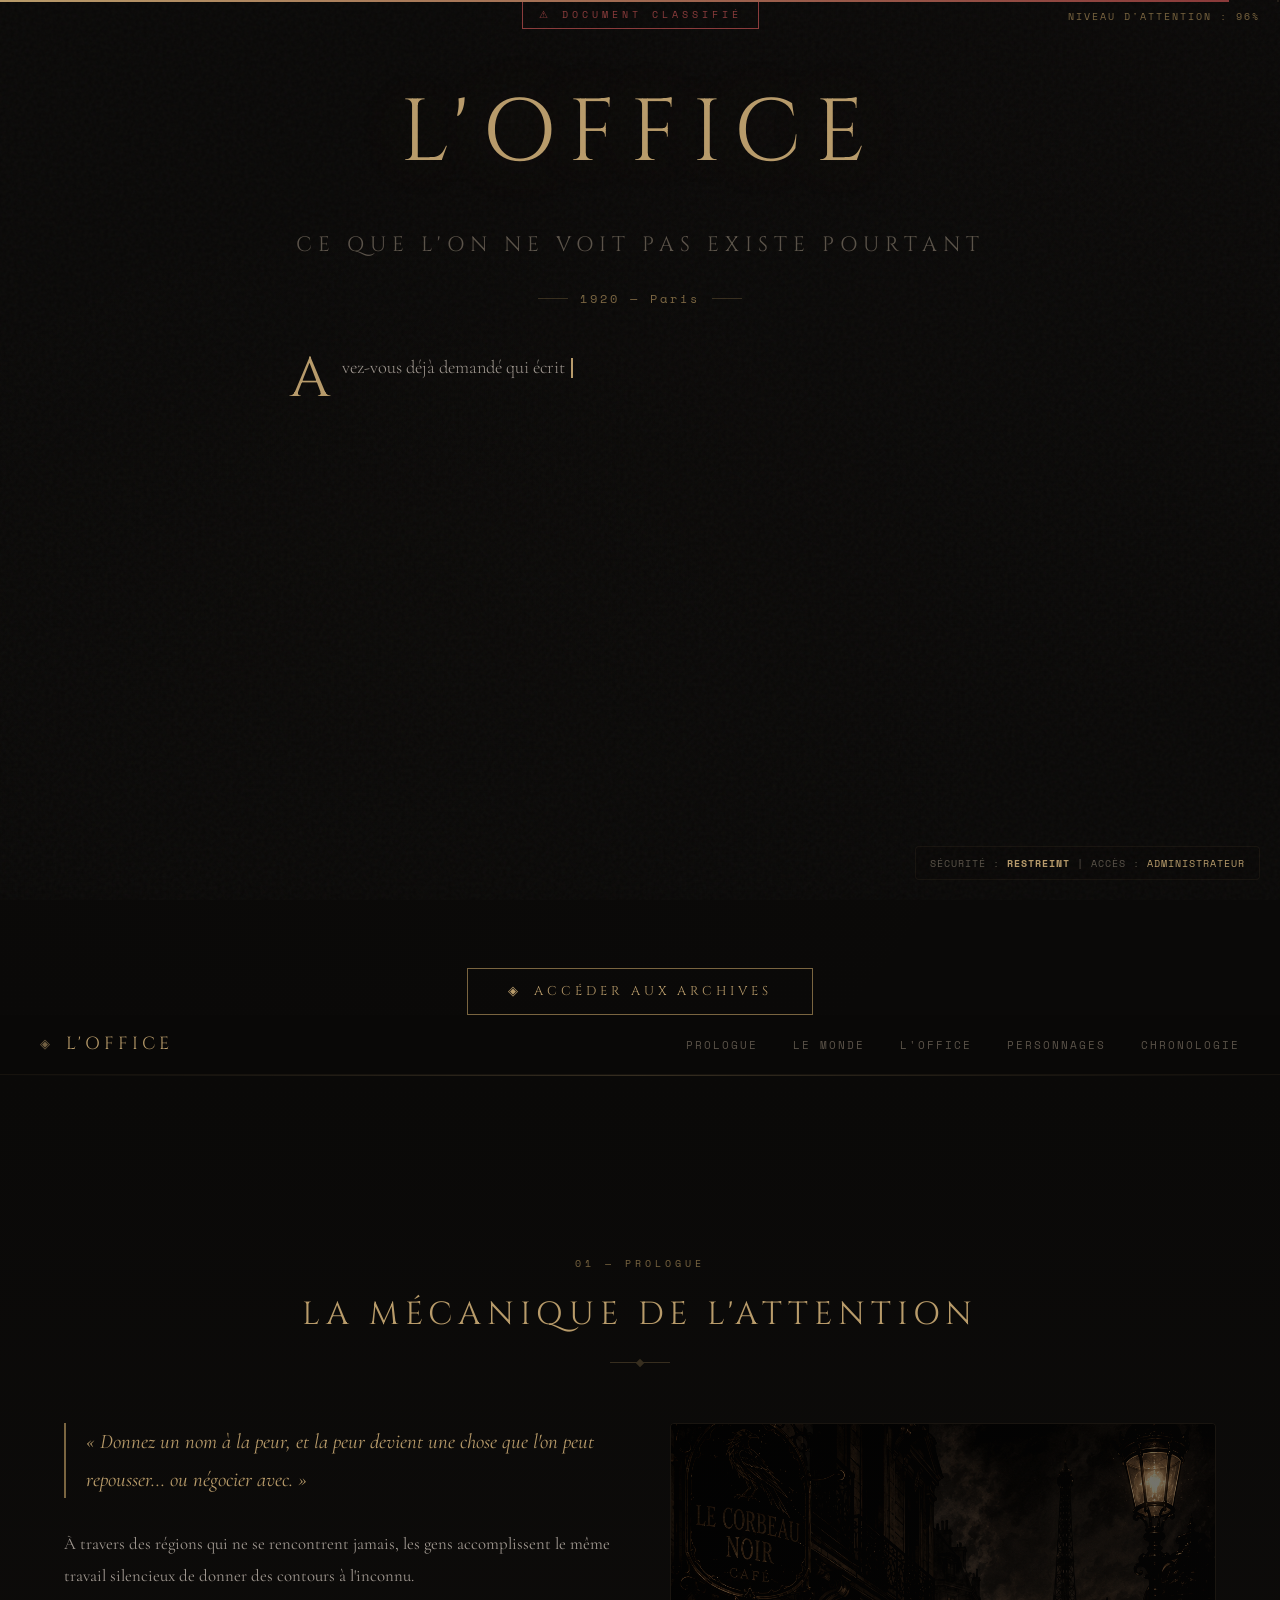
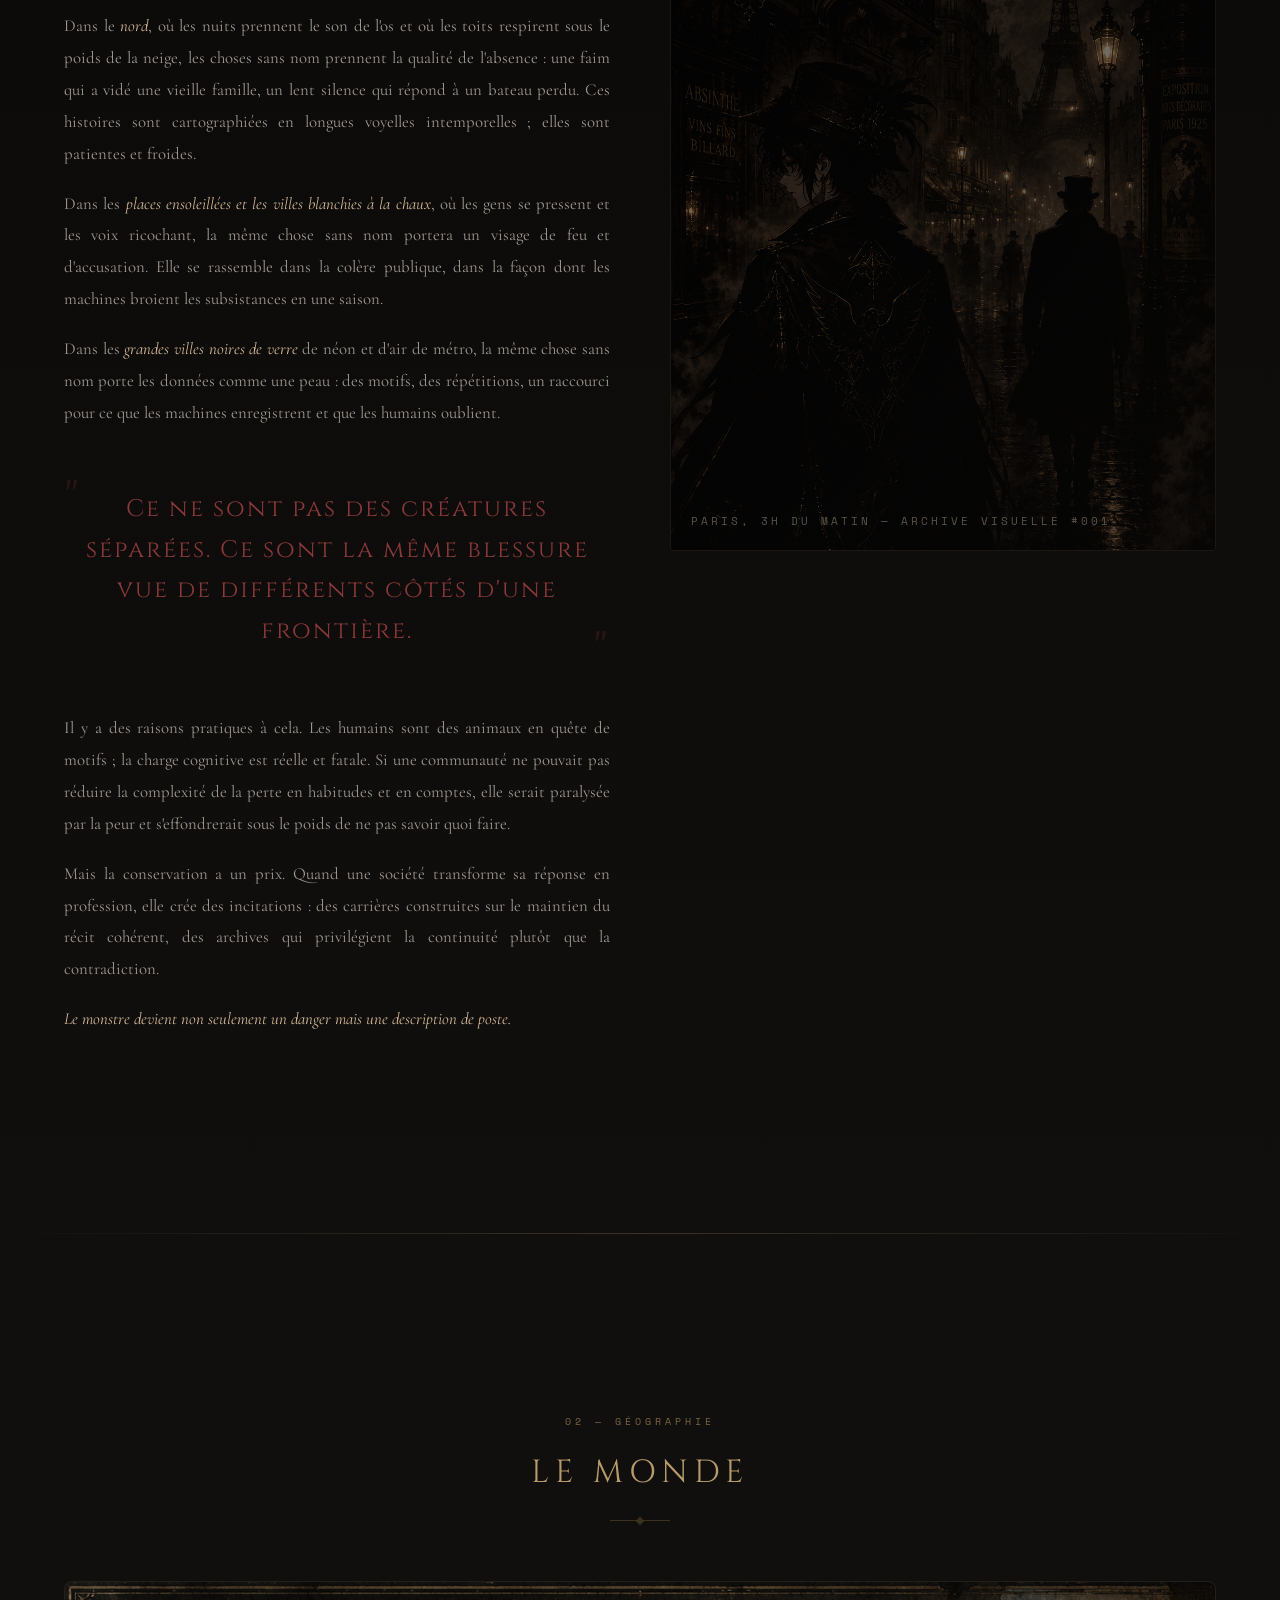
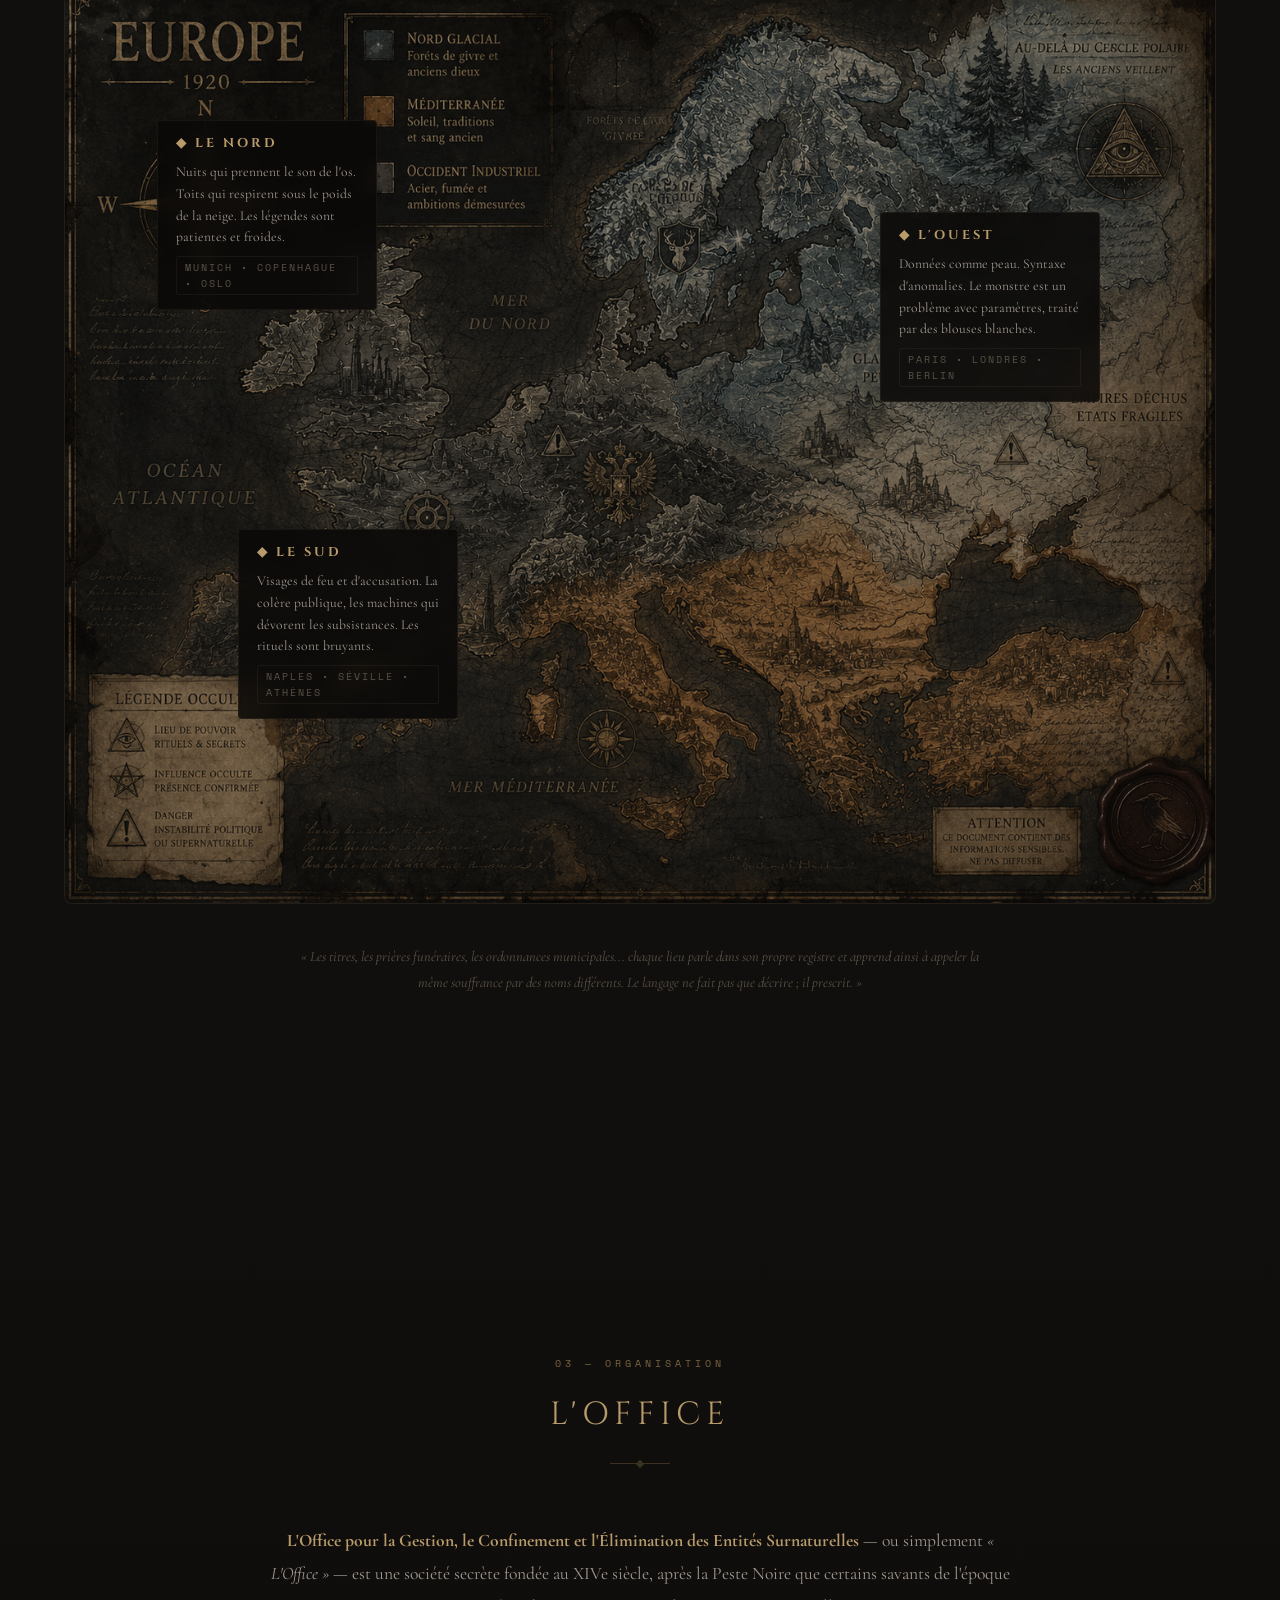
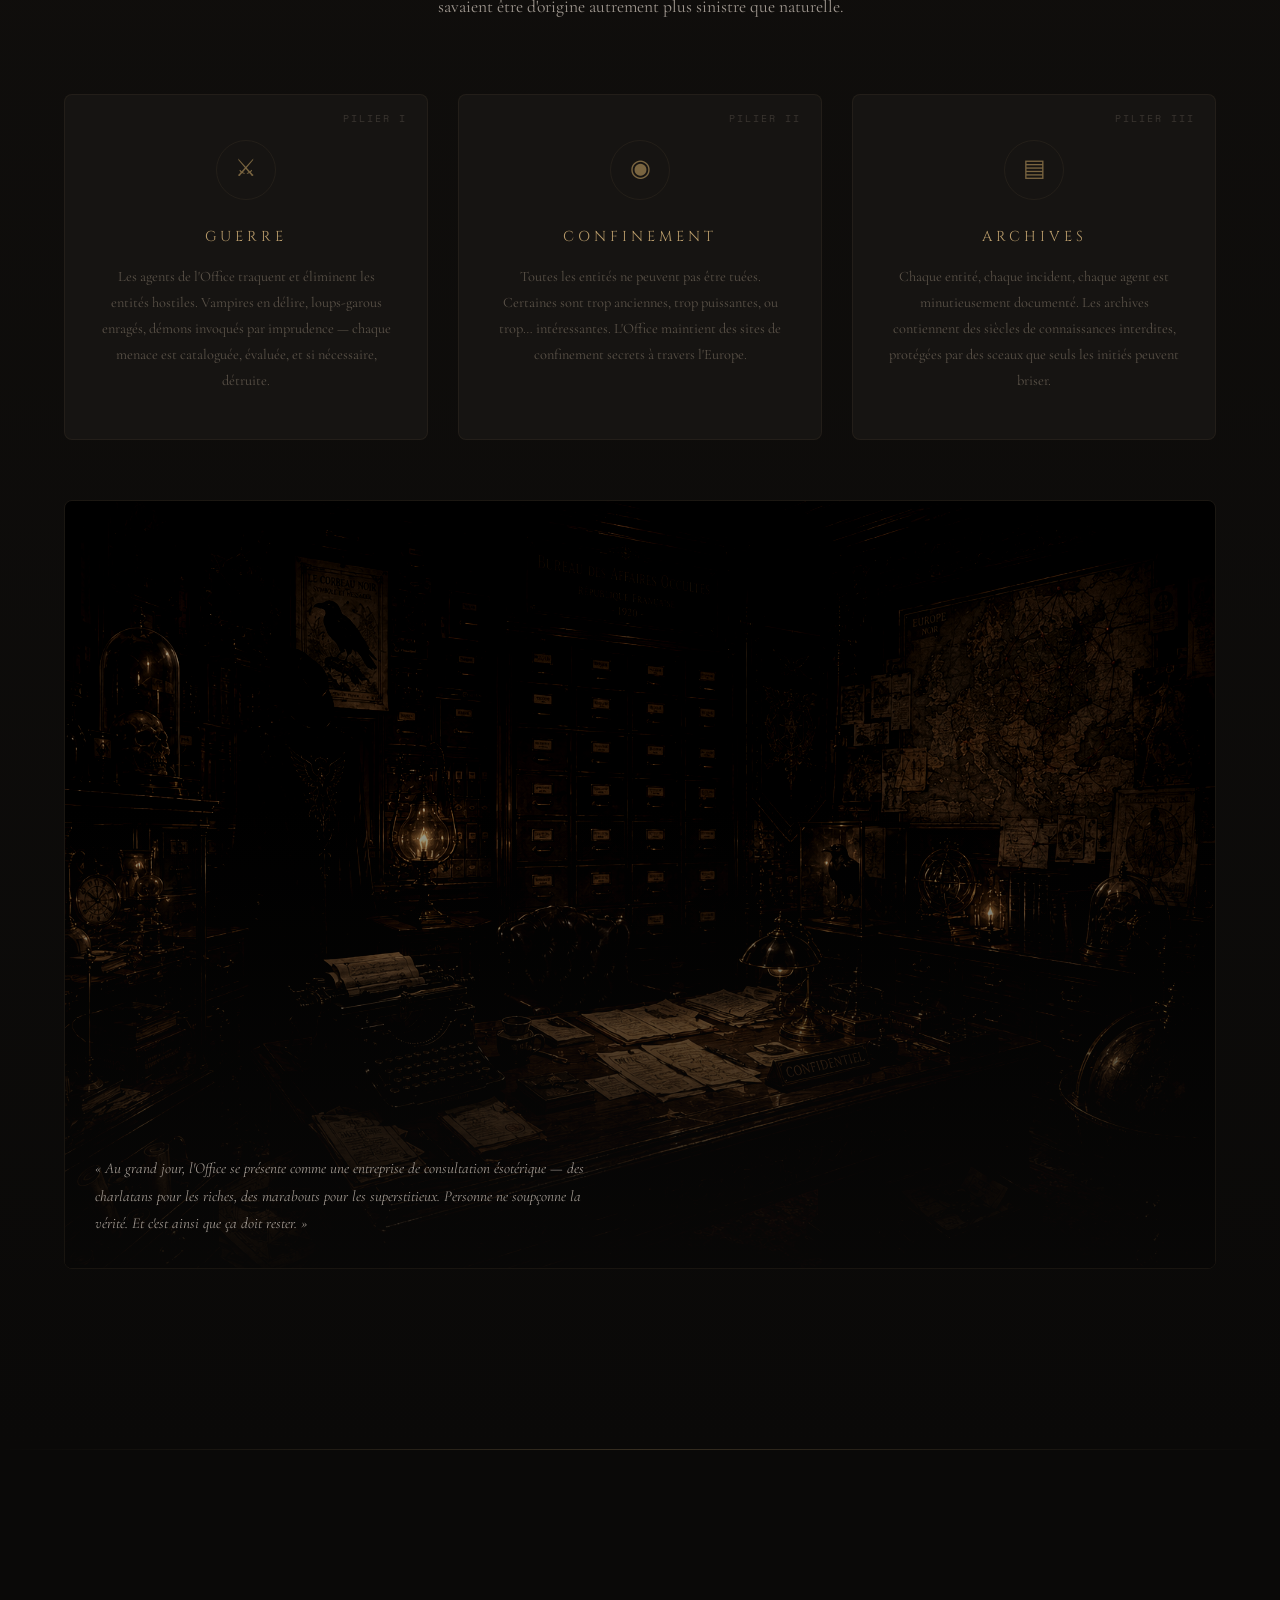
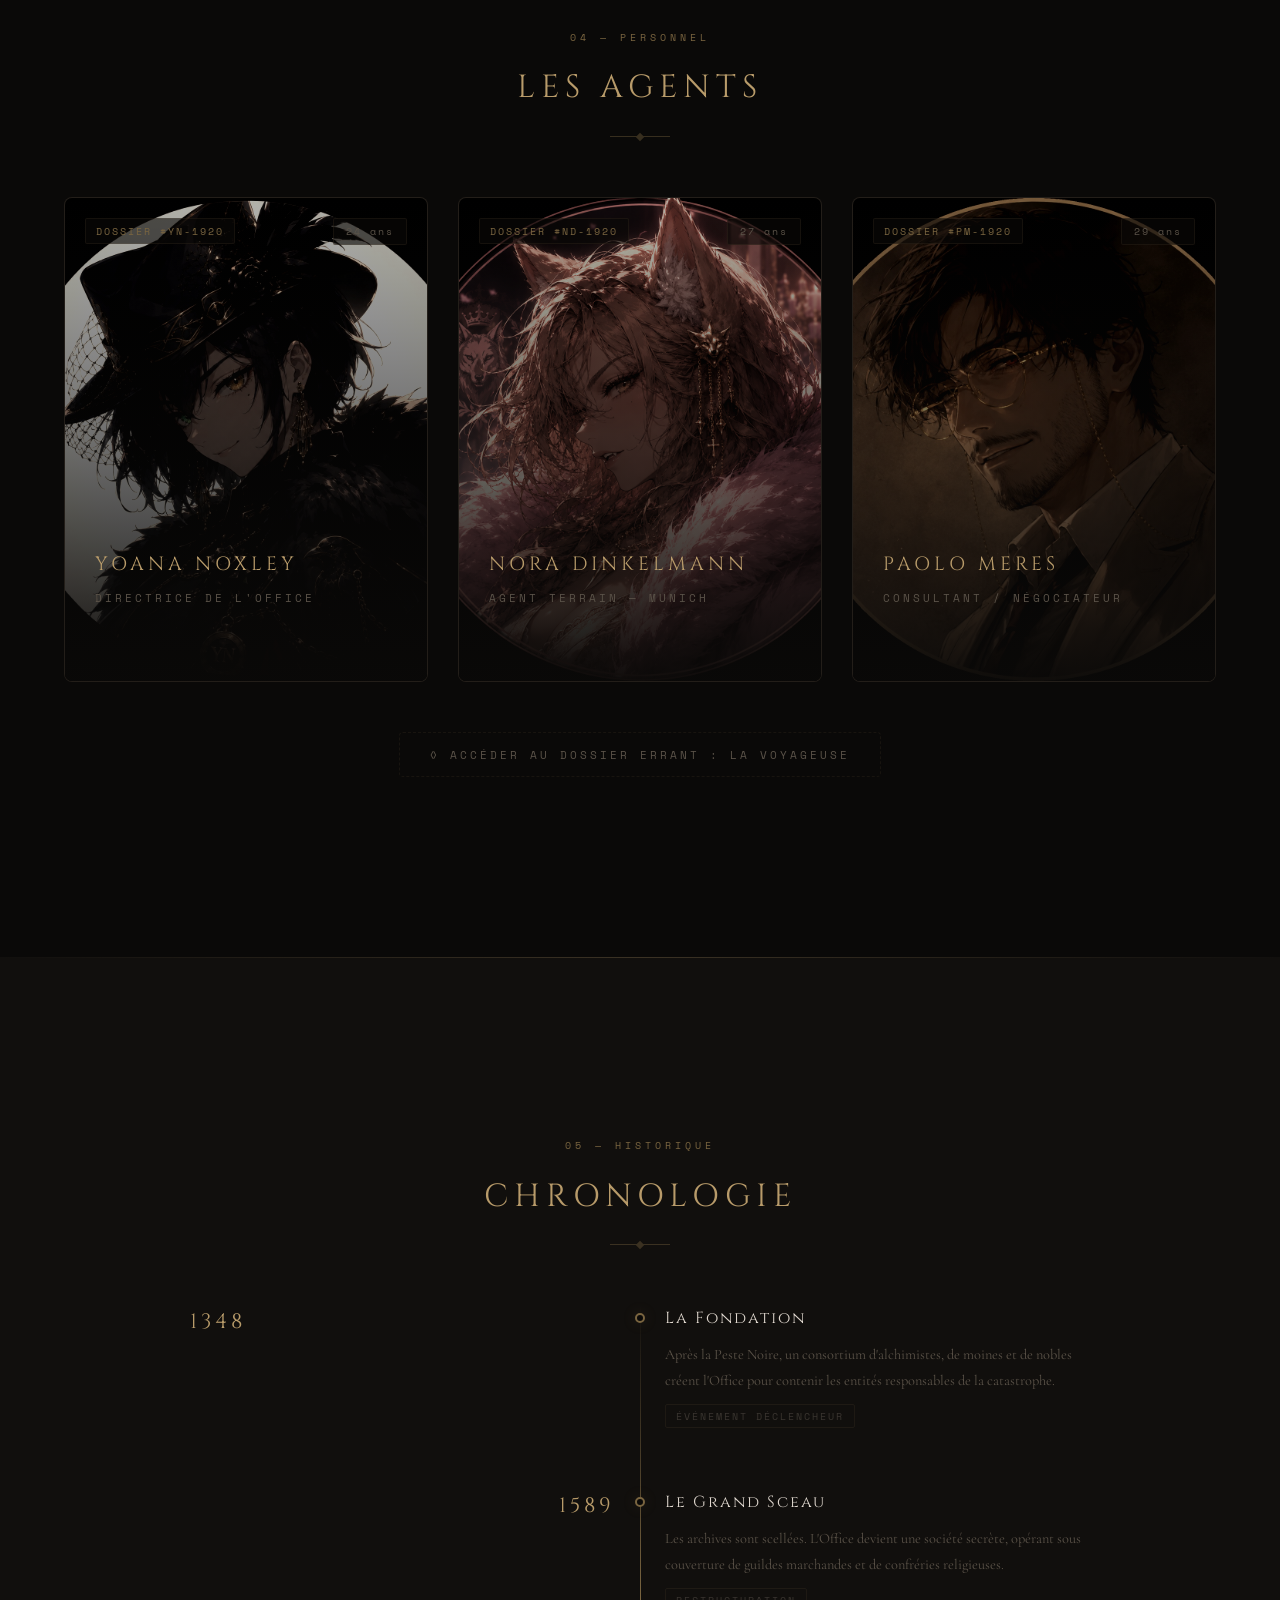
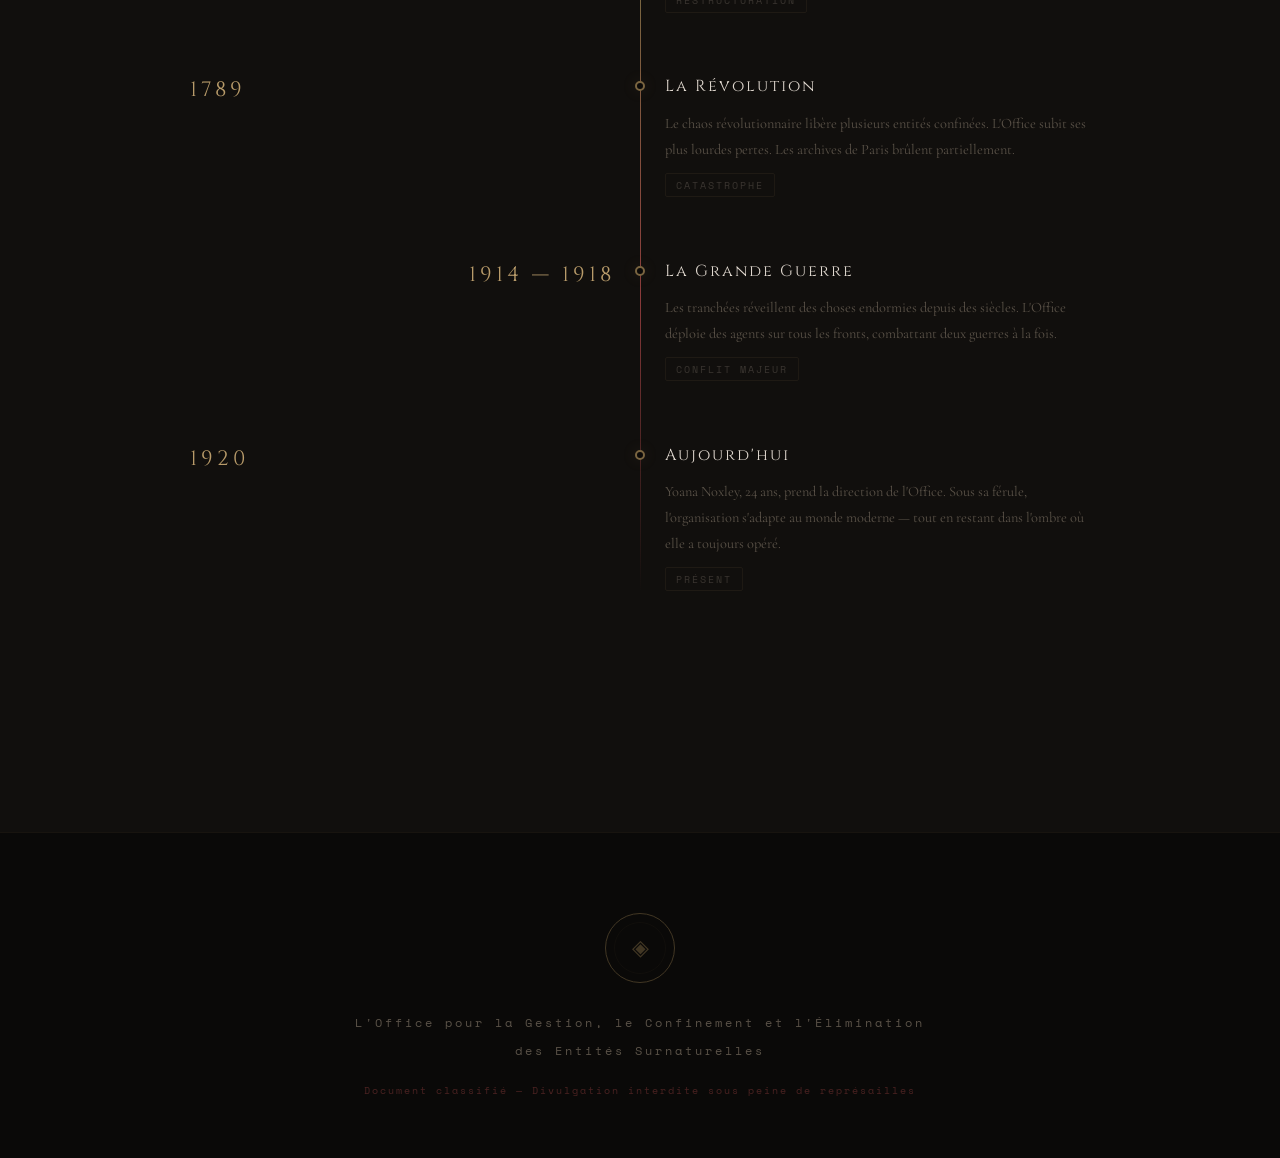
==== index.html @ 28587e52 "path updated" ====
<!DOCTYPE html>
<html lang="fr">
<head>
<meta charset="UTF-8">
<meta name="viewport" content="width=device-width, initial-scale=1.0">
<title>L'Office | 1920 — Archives Classifiées</title>
<style>
@import url('https://fonts.googleapis.com/css2?family=Cinzel:wght@400;500;600;700&family=Cormorant+Garamond:ital,wght@0,300;0,400;0,500;0,600;1,300;1,400&family=Space+Mono:wght@400;700&display=swap');

:root{
    --bg:#0a0908;
    --bg-elevated:#110f0d;
    --bg-card:#161412;
    --panel:#1e1b18;
    --panel-hover:#2a2622;
    --gold:#b89b6a;
    --gold-bright:#d4b896;
    --gold-dim:#7a6540;
    --gold-glow:rgba(184,155,106,0.15);
    --blood:#6b2a2a;
    --blood-soft:#8a3a3a;
    --blood-glow:rgba(107,42,42,0.2);
    --ink:#2a2520;
    --text:#e0d8cf;
    --text-dim:#a09890;
    --text-muted:#5a5248;
    --text-faint:#3a3530;
    --border-thin:rgba(184,155,106,0.08);
    --border-hover:rgba(184,155,106,0.25);
    --shadow:0 4px 30px rgba(0,0,0,0.6);
    --shadow-gold:0 0 40px rgba(184,155,106,0.08);
    --font-display:'Cinzel',serif;
    --font-body:'Cormorant Garamond',serif;
    --font-mono:'Space Mono',monospace;
}

*{margin:0;padding:0;box-sizing:border-box;}
html{scroll-behavior:smooth;}

body{
    background:var(--bg);
    color:var(--text);
    font-family:var(--font-body);
    line-height:1.7;
    overflow-x:hidden;
    cursor:default;
}

::selection{background:var(--gold);color:var(--bg);}

::-webkit-scrollbar{width:5px;}
::-webkit-scrollbar-track{background:var(--bg);}
::-webkit-scrollbar-thumb{background:var(--gold-dim);border-radius:3px;}

/* ─── FILM GRAIN OVERLAY ─── */
.film-grain{
    position:fixed;
    inset:0;
    pointer-events:none;
    z-index:9999;
    opacity:0.035;
    background-image:url("data:image/svg+xml,%3Csvg viewBox='0 0 256 256' xmlns='http://www.w3.org/2000/svg'%3E%3Cfilter id='noise'%3E%3CfeTurbulence type='fractalNoise' baseFrequency='0.9' numOctaves='4' stitchTiles='stitch'/%3E%3C/filter%3E%3Crect width='100%25' height='100%25' filter='url(%23noise)'/%3E%3C/svg%3E");
}

/* ─── TYPEWRITER CURSOR ─── */
.typewriter-cursor{
    display:inline-block;
    width:2px;
    height:1.1em;
    background:var(--gold);
    margin-left:2px;
    animation:cursorBlink 1s step-end infinite;
    vertical-align:text-bottom;
}

@keyframes cursorBlink{
    0%,100%{opacity:1;}
    50%{opacity:0;}
}

/* ─── ATTENTION METER ─── */
.attention-bar{
    position:fixed;
    top:0;
    left:0;
    height:2px;
    background:linear-gradient(90deg,var(--gold),var(--blood-soft));
    z-index:10001;
    width:0%;
    transition:width 0.5s ease;
}

.attention-label{
    position:fixed;
    top:8px;
    right:20px;
    z-index:10001;
    font-family:var(--font-mono);
    font-size:0.65rem;
    letter-spacing:2px;
    color:var(--gold-dim);
    text-transform:uppercase;
    opacity:0;
    transition:opacity 0.5s ease;
}

.attention-label.visible{opacity:1;}

/* ─── SECURITY BADGE ─── */
.security-badge{
    position:fixed;
    bottom:20px;
    right:20px;
    z-index:1000;
    background:rgba(10,9,8,0.9);
    border:1px solid var(--border-thin);
    border-radius:4px;
    padding:8px 14px;
    font-family:var(--font-mono);
    font-size:0.6rem;
    letter-spacing:1px;
    color:var(--text-muted);
    backdrop-filter:blur(10px);
}

.security-badge .level{
    color:var(--gold);
    font-weight:700;
}

/* ─── HERO SECTION ─── */
.hero{
    min-height:100vh;
    position:relative;
    display:flex;
    flex-direction:column;
    align-items:center;
    justify-content:center;
    overflow:hidden;
}

.hero-bg{
    position:absolute;
    inset:0;
    background:
        linear-gradient(180deg, rgba(10,9,8,0.2) 0%, rgba(10,9,8,0.6) 40%, rgba(10,9,8,0.95) 100%);
    z-index:1;
}

.hero-fog{
    position:absolute;
    inset:0;
    background:
        radial-gradient(ellipse at 30% 70%, rgba(184,155,106,0.03) 0%, transparent 50%),
        radial-gradient(ellipse at 70% 30%, rgba(107,42,42,0.02) 0%, transparent 50%);
    animation:fogDrift 20s ease-in-out infinite;
    z-index:0;
}

@keyframes fogDrift{
    0%,100%{transform:translateX(0) scale(1);}
    50%{transform:translateX(-20px) scale(1.02);}
}

.hero-particles{
    position:absolute;
    inset:0;
    overflow:hidden;
    z-index:0;
}

.particle{
    position:absolute;
    width:2px;
    height:2px;
    background:var(--gold);
    border-radius:50%;
    opacity:0;
    animation:particleFloat 15s ease-in-out infinite;
}

@keyframes particleFloat{
    0%{opacity:0;transform:translateY(100vh) scale(0);}
    10%{opacity:0.3;}
    90%{opacity:0.3;}
    100%{opacity:0;transform:translateY(-10vh) scale(1);}
}

.hero-content{
    position:relative;
    z-index:2;
    text-align:center;
    padding:0 25px;
    max-width:900px;
}

.hero .classified-stamp{
    display:inline-block;
    border:1px solid var(--blood-soft);
    color:var(--blood-soft);
    padding:4px 16px;
    font-family:var(--font-mono);
    font-size:0.65rem;
    letter-spacing:4px;
    text-transform:uppercase;
    margin-bottom:30px;
    opacity:0;
    animation:fadeUp 1s ease 0.2s forwards;
    transform:rotate(-2deg);
}

.hero h1{
    font-family:var(--font-display);
    font-size:clamp(2.5rem,7vw,5.5rem);
    color:var(--gold);
    letter-spacing:14px;
    text-transform:uppercase;
    font-weight:400;
    text-shadow:0 0 80px rgba(184,155,106,0.2);
    opacity:0;
    animation:fadeUp 1.2s ease 0.5s forwards;
}

.hero .subtitle{
    font-family:var(--font-display);
    font-size:clamp(0.9rem,2vw,1.3rem);
    color:var(--text-muted);
    letter-spacing:6px;
    text-transform:uppercase;
    margin-top:20px;
    opacity:0;
    animation:fadeUp 1.2s ease 0.8s forwards;
}

.hero .year-badge{
    display:inline-flex;
    align-items:center;
    gap:12px;
    margin-top:25px;
    font-family:var(--font-mono);
    font-size:0.75rem;
    color:var(--gold-dim);
    letter-spacing:3px;
    opacity:0;
    animation:fadeUp 1.2s ease 1s forwards;
}

.hero .year-badge::before,
.hero .year-badge::after{
    content:'';
    width:30px;
    height:1px;
    background:var(--gold-dim);
    opacity:0.4;
}

.hero .prologue{
    margin-top:40px;
    max-width:700px;
    margin-left:auto;
    margin-right:auto;
    text-align:left;
    opacity:0;
    animation:fadeUp 1.5s ease 1.3s forwards;
}

.hero .prologue p{
    font-family:var(--font-body);
    font-size:clamp(0.95rem,1.5vw,1.15rem);
    color:var(--text-dim);
    line-height:2;
    margin-bottom:1.2em;
    font-weight:300;
}

.hero .prologue p:first-child::first-letter{
    font-family:var(--font-display);
    font-size:3.5rem;
    float:left;
    line-height:0.8;
    margin-right:12px;
    margin-top:8px;
    color:var(--gold);
}

.hero .prologue .highlight{
    color:var(--gold-bright);
    font-style:italic;
}

.hero .prologue .attention-line{
    color:var(--blood-soft);
    font-weight:500;
    letter-spacing:1px;
}

.hero-btn{
    margin-top:45px;
    display:inline-flex;
    align-items:center;
    gap:12px;
    background:transparent;
    color:var(--gold);
    border:1px solid var(--gold-dim);
    padding:14px 40px;
    border-radius:0;
    font-family:var(--font-display);
    font-size:0.8rem;
    letter-spacing:4px;
    text-transform:uppercase;
    cursor:pointer;
    transition:all 0.5s ease;
    opacity:0;
    animation:fadeUp 1.2s ease 1.6s forwards;
    position:relative;
}

.hero-btn::before{
    content:'';
    position:absolute;
    bottom:0;
    left:0;
    width:0;
    height:1px;
    background:var(--gold);
    transition:width 0.5s ease;
}

.hero-btn:hover{
    color:var(--text);
    border-color:var(--gold);
    letter-spacing:6px;
    box-shadow:0 0 30px var(--gold-glow);
}

.hero-btn:hover::before{width:100%;}

@keyframes fadeUp{
    from{opacity:0;transform:translateY(25px);}
    to{opacity:1;transform:translateY(0);}
}

/* ─── NAV ─── */
.nav-bar{
    position:sticky;
    top:0;
    z-index:100;
    background:rgba(10,9,8,0.95);
    backdrop-filter:blur(20px);
    border-bottom:1px solid var(--border-thin);
    padding:0 40px;
    display:flex;
    align-items:center;
    justify-content:space-between;
    height:60px;
}

.nav-logo{
    font-family:var(--font-display);
    font-size:1.1rem;
    color:var(--gold);
    letter-spacing:4px;
    font-weight:400;
    display:flex;
    align-items:center;
    gap:12px;
}

.nav-logo::before{
    content:'◈';
    font-size:0.8rem;
    opacity:0.6;
}

.nav-links{
    display:flex;
    gap:35px;
    list-style:none;
}

.nav-links a{
    color:var(--text-muted);
    text-decoration:none;
    font-family:var(--font-mono);
    font-size:0.7rem;
    letter-spacing:2px;
    text-transform:uppercase;
    transition:all 0.3s;
    position:relative;
    padding:4px 0;
}

.nav-links a::after{
    content:'';
    position:absolute;
    bottom:-4px;
    left:0;
    width:0;
    height:1px;
    background:var(--gold);
    transition:width 0.3s;
}

.nav-links a:hover{color:var(--gold);}
.nav-links a:hover::after{width:100%;}
.nav-links a.active{color:var(--gold);}
.nav-links a.active::after{width:100%;}

/* ─── SECTIONS COMMON ─── */
.container{
    width:90%;
    max-width:1200px;
    margin:0 auto;
    padding:80px 0;
}

.section-title{
    text-align:center;
    margin-bottom:60px;
}

.section-title .section-number{
    font-family:var(--font-mono);
    font-size:0.65rem;
    letter-spacing:4px;
    color:var(--gold-dim);
    text-transform:uppercase;
    margin-bottom:15px;
    display:block;
}

.section-title h2{
    font-family:var(--font-display);
    color:var(--gold);
    font-size:clamp(1.4rem,3vw,2rem);
    font-weight:400;
    letter-spacing:6px;
    text-transform:uppercase;
}

.section-title .line{
    width:60px;
    height:1px;
    background:var(--gold-dim);
    margin:20px auto 0;
    opacity:0.4;
    position:relative;
}

.section-title .line::after{
    content:'';
    position:absolute;
    left:50%;
    top:-2px;
    transform:translateX(-50%);
    width:6px;
    height:6px;
    background:var(--gold-dim);
    transform:translateX(-50%) rotate(45deg);
}

/* ─── PROLOGUE SECTION ─── */
.prologue-section{
    background:linear-gradient(180deg, var(--bg), var(--bg-elevated));
    padding:100px 0;
    position:relative;
}

.prologue-section::before{
    content:'';
    position:absolute;
    top:0;
    left:0;
    right:0;
    height:1px;
    background:linear-gradient(90deg, transparent, var(--border-hover), transparent);
}

.prologue-grid{
    display:grid;
    grid-template-columns:1fr 1fr;
    gap:60px;
    align-items:start;
}

.prologue-text{
    position:relative;
}

.prologue-text .epigraph{
    font-family:var(--font-body);
    font-size:1.3rem;
    font-style:italic;
    color:var(--gold);
    line-height:1.8;
    margin-bottom:30px;
    padding-left:20px;
    border-left:2px solid var(--gold-dim);
}

.prologue-text p{
    color:var(--text-dim);
    margin-bottom:18px;
    font-size:1.05rem;
    text-align:justify;
    line-height:1.9;
}

.prologue-text .highlight{
    color:var(--gold-bright);
    font-style:italic;
}

.prologue-text .attention-quote{
    font-family:var(--font-display);
    font-size:1.5rem;
    color:var(--blood-soft);
    text-align:center;
    margin:40px 0;
    letter-spacing:2px;
    position:relative;
    padding:20px;
}

.prologue-text .attention-quote::before,
.prologue-text .attention-quote::after{
    content:'"';
    font-size:3rem;
    position:absolute;
    color:var(--blood-soft);
    opacity:0.2;
}

.prologue-text .attention-quote::before{top:-10px;left:0;}
.prologue-text .attention-quote::after{bottom:-20px;right:0;}

.prologue-visual{
    position:relative;
    border:1px solid var(--border-thin);
    border-radius:4px;
    overflow:hidden;
    aspect-ratio:3/4;
}

.prologue-visual img{
    width:100%;
    height:100%;
    object-fit:cover;
    filter:sepia(0.3) contrast(1.1) brightness(0.7);
    transition:all 1s ease;
}

.prologue-visual:hover img{
    filter:sepia(0.1) contrast(1.2) brightness(0.8);
    transform:scale(1.03);
}

.prologue-visual::after{
    content:'';
    position:absolute;
    inset:0;
    background:linear-gradient(135deg, rgba(10,9,8,0.2), rgba(10,9,8,0.6));
    pointer-events:none;
}

.prologue-visual .caption{
    position:absolute;
    bottom:20px;
    left:20px;
    z-index:2;
    color:var(--text-muted);
    font-family:var(--font-mono);
    font-size:0.7rem;
    letter-spacing:3px;
    text-transform:uppercase;
}

/* ─── WORLD MAP SECTION ─── */
.world-section{
    background:var(--bg-elevated);
    padding:100px 0;
    position:relative;
    overflow:hidden;
}

.world-section::before{
    content:'';
    position:absolute;
    top:0;
    left:0;
    right:0;
    height:1px;
    background:linear-gradient(90deg, transparent, var(--border-hover), transparent);
}

.map-container{
    position:relative;
    border:1px solid var(--border-thin);
    border-radius:8px;
    overflow:hidden;
    background:var(--bg-card);
}

.map-container img{
    width:100%;
    display:block;
    filter:sepia(0.2) contrast(0.95) brightness(0.8);
}

.map-overlay{
    position:absolute;
    inset:0;
    pointer-events:none;
}

.map-region{
    position:absolute;
    padding:12px 18px;
    background:rgba(10,9,8,0.85);
    border:1px solid var(--border-thin);
    border-radius:4px;
    backdrop-filter:blur(10px);
    max-width:220px;
    transition:all 0.4s ease;
    cursor:pointer;
    pointer-events:auto;
}

.map-region:hover{
    border-color:var(--border-hover);
    transform:translateY(-4px);
    box-shadow:0 8px 30px rgba(0,0,0,0.4);
}

.map-region.north{top:15%;left:8%;}
.map-region.south{bottom:20%;left:15%;}
.map-region.west{top:25%;right:10%;}

.map-region h4{
    font-family:var(--font-display);
    font-size:0.8rem;
    color:var(--gold);
    letter-spacing:3px;
    text-transform:uppercase;
    margin-bottom:6px;
}

.map-region p{
    font-size:0.85rem;
    color:var(--text-dim);
    line-height:1.6;
}

.map-region .region-tag{
    display:inline-block;
    margin-top:8px;
    font-family:var(--font-mono);
    font-size:0.6rem;
    letter-spacing:2px;
    color:var(--text-muted);
    text-transform:uppercase;
    padding:2px 8px;
    border:1px solid var(--border-thin);
    border-radius:2px;
}

/* ─── OFFICE SECTION ─── */
.office-section{
    background:linear-gradient(180deg, var(--bg-elevated), var(--bg));
    padding:100px 0;
    position:relative;
}

.office-intro{
    text-align:center;
    max-width:750px;
    margin:0 auto 70px;
}

.office-intro p{
    color:var(--text-dim);
    font-size:1.1rem;
    line-height:1.9;
}

.office-pillars{
    display:grid;
    grid-template-columns:repeat(3, 1fr);
    gap:30px;
    margin-bottom:60px;
}

.pillar-card{
    background:var(--bg-card);
    border:1px solid var(--border-thin);
    border-radius:8px;
    padding:45px 35px;
    transition:all 0.5s ease;
    position:relative;
    overflow:hidden;
    text-align:center;
}

.pillar-card::before{
    content:'';
    position:absolute;
    top:0;
    left:0;
    width:100%;
    height:2px;
    background:linear-gradient(90deg, transparent, var(--gold-dim), transparent);
    opacity:0;
    transition:opacity 0.4s;
}

.pillar-card:hover{
    border-color:var(--border-hover);
    transform:translateY(-6px);
    box-shadow:0 15px 50px rgba(0,0,0,0.5), var(--shadow-gold);
}

.pillar-card:hover::before{opacity:1;}

.pillar-icon{
    width:60px;
    height:60px;
    margin:0 auto 25px;
    border:1px solid var(--border-thin);
    border-radius:50%;
    display:flex;
    align-items:center;
    justify-content:center;
    font-size:1.5rem;
    color:var(--gold-dim);
    transition:all 0.4s ease;
}

.pillar-card:hover .pillar-icon{
    border-color:var(--gold);
    color:var(--gold);
    box-shadow:0 0 20px var(--gold-glow);
}

.pillar-card h3{
    font-family:var(--font-display);
    color:var(--gold);
    font-size:0.9rem;
    letter-spacing:4px;
    text-transform:uppercase;
    margin-bottom:15px;
    font-weight:400;
}

.pillar-card p{
    color:var(--text-muted);
    font-size:0.9rem;
    line-height:1.8;
}

.pillar-card .pillar-number{
    position:absolute;
    top:15px;
    right:20px;
    font-family:var(--font-mono);
    font-size:0.6rem;
    color:var(--text-faint);
    letter-spacing:2px;
}

.office-cover{
    position:relative;
    border:1px solid var(--border-thin);
    border-radius:8px;
    overflow:hidden;
    margin-top:50px;
}

.office-cover img{
    width:100%;
    display:block;
    filter:sepia(0.3) brightness(0.6) contrast(1.1);
    transition:all 0.8s ease;
}

.office-cover:hover img{
    filter:sepia(0.1) brightness(0.7) contrast(1.2);
    transform:scale(1.02);
}

.office-cover::after{
    content:'';
    position:absolute;
    inset:0;
    background:linear-gradient(to top, rgba(10,9,8,0.8), transparent 60%);
    pointer-events:none;
}

.office-cover .cover-text{
    position:absolute;
    bottom:30px;
    left:30px;
    z-index:2;
    max-width:500px;
}

.office-cover .cover-text p{
    color:var(--text-dim);
    font-size:0.95rem;
    line-height:1.8;
    font-style:italic;
}

/* ─── CHARACTERS SECTION ─── */
.char-section{
    padding:100px 0;
    position:relative;
}

.char-section::before{
    content:'';
    position:absolute;
    top:0;
    left:0;
    right:0;
    height:1px;
    background:linear-gradient(90deg, transparent, var(--border-hover), transparent);
}

.char-grid{
    display:grid;
    grid-template-columns:repeat(3, 1fr);
    gap:30px;
}

.char-card{
    position:relative;
    border:1px solid var(--border-thin);
    border-radius:8px;
    overflow:hidden;
    cursor:pointer;
    transition:all 0.6s ease;
    aspect-ratio:3/4;
    text-decoration:none;
    display:block;
    background:var(--bg-card);
}

.char-card:hover{
    border-color:var(--border-hover);
    transform:translateY(-8px);
    box-shadow:0 20px 60px rgba(0,0,0,0.6);
}

.char-card img{
    width:100%;
    height:100%;
    object-fit:cover;
    filter:sepia(0.2) contrast(1.1) brightness(0.7);
    transition:all 0.8s ease;
}

.char-card:hover img{
    filter:sepia(0) contrast(1.15) brightness(0.8);
    transform:scale(1.08);
}

.char-card .char-overlay{
    position:absolute;
    inset:0;
    background:linear-gradient(to top, rgba(10,9,8,0.95) 0%, rgba(10,9,8,0.4) 50%, transparent 100%);
    display:flex;
    flex-direction:column;
    justify-content:flex-end;
    padding:30px;
    transition:all 0.5s ease;
}

.char-card:hover .char-overlay{
    background:linear-gradient(to top, rgba(10,9,8,0.98) 0%, rgba(10,9,8,0.6) 60%, transparent 100%);
}

.char-card .char-code{
    position:absolute;
    top:20px;
    left:20px;
    font-family:var(--font-mono);
    font-size:0.6rem;
    letter-spacing:2px;
    color:var(--gold-dim);
    text-transform:uppercase;
    padding:4px 10px;
    border:1px solid var(--border-thin);
    border-radius:2px;
    background:rgba(10,9,8,0.6);
}

.char-card .char-name{
    font-family:var(--font-display);
    color:var(--gold);
    font-size:1.2rem;
    letter-spacing:4px;
    text-transform:uppercase;
    font-weight:400;
    margin-bottom:8px;
}

.char-card .char-role{
    font-family:var(--font-mono);
    color:var(--text-muted);
    font-size:0.7rem;
    letter-spacing:3px;
    text-transform:uppercase;
    margin-bottom:12px;
}

.char-card .char-secret{
    color:var(--blood-soft);
    font-size:0.8rem;
    letter-spacing:1px;
    margin-top:10px;
    opacity:0;
    transform:translateY(15px);
    transition:all 0.5s ease 0.1s;
    font-style:italic;
    border-left:2px solid var(--blood-soft);
    padding-left:12px;
}

.char-card:hover .char-secret{
    opacity:0.8;
    transform:translateY(0);
}

.char-card .char-age{
    position:absolute;
    top:20px;
    right:20px;
    font-family:var(--font-mono);
    color:var(--text-muted);
    font-size:0.65rem;
    letter-spacing:2px;
    border:1px solid var(--border-thin);
    padding:4px 12px;
    border-radius:2px;
    background:rgba(10,9,8,0.6);
}

/* ─── TIMELINE SECTION ─── */
.timeline-section{
    background:var(--bg-elevated);
    padding:100px 0;
    position:relative;
}

.timeline-section::before{
    content:'';
    position:absolute;
    top:0;
    left:0;
    right:0;
    height:1px;
    background:linear-gradient(90deg, transparent, var(--border-hover), transparent);
}

.timeline{
    position:relative;
    max-width:900px;
    margin:0 auto;
}

.timeline::before{
    content:'';
    position:absolute;
    left:50%;
    top:0;
    bottom:0;
    width:1px;
    background:linear-gradient(to bottom, transparent, var(--gold-dim), var(--blood-soft), transparent);
}

.timeline-item{
    display:grid;
    grid-template-columns:1fr 1fr;
    gap:50px;
    margin-bottom:60px;
    position:relative;
}

.timeline-item:nth-child(even) .timeline-text{grid-column:2;text-align:left;}
.timeline-item:nth-child(even) .timeline-year{grid-column:1;text-align:right;}

.timeline-dot{
    position:absolute;
    left:50%;
    top:8px;
    width:10px;
    height:10px;
    background:var(--bg);
    border:2px solid var(--gold-dim);
    border-radius:50%;
    transform:translateX(-50%);
    box-shadow:0 0 15px var(--gold-glow);
    transition:all 0.3s ease;
}

.timeline-item:hover .timeline-dot{
    border-color:var(--gold);
    box-shadow:0 0 25px var(--gold-glow);
}

.timeline-year{
    font-family:var(--font-display);
    color:var(--gold);
    font-size:1.3rem;
    letter-spacing:4px;
}

.timeline-text h4{
    font-family:var(--font-display);
    color:var(--text);
    font-size:1rem;
    margin-bottom:10px;
    font-weight:400;
    letter-spacing:2px;
}

.timeline-text p{
    color:var(--text-muted);
    font-size:0.9rem;
    line-height:1.8;
}

.timeline-text .event-tag{
    display:inline-block;
    margin-top:10px;
    font-family:var(--font-mono);
    font-size:0.6rem;
    letter-spacing:2px;
    color:var(--text-faint);
    text-transform:uppercase;
    padding:3px 10px;
    border:1px solid var(--border-thin);
    border-radius:2px;
}

/* ─── FOOTER ─── */
footer{
    text-align:center;
    padding:80px 20px 50px;
    border-top:1px solid var(--border-thin);
    position:relative;
}

footer .seal{
    width:70px;
    height:70px;
    border:1px solid var(--gold-dim);
    border-radius:50%;
    margin:0 auto 30px;
    display:flex;
    align-items:center;
    justify-content:center;
    font-family:var(--font-display);
    font-size:1.4rem;
    color:var(--gold-dim);
    opacity:0.5;
    position:relative;
}

footer .seal::before{
    content:'';
    position:absolute;
    inset:8px;
    border:1px solid var(--border-thin);
    border-radius:50%;
}

footer p{
    color:var(--text-muted);
    font-family:var(--font-mono);
    font-size:0.75rem;
    letter-spacing:3px;
    margin-bottom:8px;
}

footer .warning{
    margin-top:20px;
    color:var(--blood-soft);
    font-size:0.65rem;
    letter-spacing:2px;
    opacity:0.5;
}

/* ─── REVEAL ANIMATIONS ─── */
.reveal{
    opacity:0;
    transform:translateY(40px);
    transition:all 1s cubic-bezier(0.22, 1, 0.36, 1);
}
.reveal.visible{
    opacity:1;
    transform:translateY(0);
}

.reveal-delay-1{transition-delay:0.1s;}
.reveal-delay-2{transition-delay:0.2s;}
.reveal-delay-3{transition-delay:0.3s;}

/* ─── RESPONSIVE ─── */
@media(max-width:1000px){
    .prologue-grid{grid-template-columns:1fr;}
    .prologue-visual{max-width:500px;margin:0 auto;}
    .office-pillars{grid-template-columns:1fr;}
    .char-grid{grid-template-columns:1fr;max-width:500px;margin:0 auto;}
    .timeline::before{left:20px;}
    .timeline-item{grid-template-columns:1fr;padding-left:50px;}
    .timeline-item:nth-child(even) .timeline-text,
    .timeline-item:nth-child(even) .timeline-year{grid-column:1;text-align:left;}
    .timeline-dot{left:20px;}
    .nav-links{display:none;}
    .map-region{position:relative;top:auto;left:auto;right:auto;bottom:auto;margin:10px;}
}

@media(max-width:600px){
    .container{padding:50px 0;}
    .hero h1{letter-spacing:6px;}
    .section-title h2{letter-spacing:3px;}
}

/* ─── SECRET UNLOCK ANIMATION ─── */
@keyframes secretUnlock{
    0%{filter:brightness(1);}
    50%{filter:brightness(1.3) sepia(0.3);}
    100%{filter:brightness(1);}
}

.secret-unlock{
    animation:secretUnlock 0.6s ease;
}

/* ─── ATTENTION PULSE ─── */
@keyframes attentionPulse{
    0%,100%{box-shadow:0 0 0 0 rgba(184,155,106,0);}
    50%{box-shadow:0 0 20px 5px rgba(184,155,106,0.1);}
}

.attention-pulse{
    animation:attentionPulse 2s ease-in-out infinite;
}
</style>
</head>
<body>

<div class="film-grain"></div>
<div class="attention-bar" id="attentionBar"></div>
<div class="attention-label" id="attentionLabel">Niveau d'attention : <span id="attentionValue">0%</span></div>

<div class="security-badge">
    SÉCURITÉ : <span class="level">RESTREINT</span> | ACCÈS : <span id="accessLevel">INVITÉ</span>
</div>

<!-- ═══════════════════════════════════════
     HERO — PROLOGUE INTERACTIF
     ═══════════════════════════════════════ -->
<section class="hero" id="accueil">
    <div class="hero-fog"></div>
    <div class="hero-particles" id="heroParticles"></div>
    <div class="hero-bg"></div>

    <div class="hero-content">
        <div class="classified-stamp">⚠ DOCUMENT CLASSIFIÉ</div>
        <h1>L'Office</h1>
        <div class="subtitle">Ce que l'on ne voit pas existe pourtant</div>
        <div class="year-badge">1920 — Paris</div>

        <div class="prologue" id="prologueText">
            <p><span class="typewriter-text">Avez-vous déjà demandé qui écrit la première ligne qui rend une chose réelle ?</span><span class="typewriter-cursor"></span></p>
            <p style="opacity:0;" class="prologue-line">Les histoires vous diront que les monstres naissent quand les dieux dorment ou quand les hommes péchèrent ; les érudits vous diront que les monstres sont un raccourci pour la contagion, la famine ou le temps qu'il fait ; les enfants vous diront que les monstres naissent de la forme de leurs ombres sur le mur.</p>
            <p style="opacity:0;" class="prologue-line">Toutes ces réponses sont vraies en partie : et toutes manquent le fait plus ordinaire, plus terrible.</p>
            <p style="opacity:0;" class="prologue-line attention-line">« Les monstres sont faits d'attention. »</p>
            <p style="opacity:0;" class="prologue-line">Pas l'attention dramatique des projecteurs et des sanctuaires, mais la petite attention accumulée de communautés entières : les noms murmurés aux carrefours, la forme d'un avertissement gravée dans une poutre, le rituel qui ferme une porte et garde une seule peur privée du bon côté du registre.</p>
            <p style="opacity:0;" class="prologue-line">Une légende commence au moment où un danger reçoit des contours que les gens peuvent cerner de leurs mains. <span class="highlight">Donnez un nom à la peur, et la peur devient une chose que l'on peut repousser... ou négocier avec.</span></p>
        </div>

        <button class="hero-btn" id="enterBtn" onclick="enterArchives()">
            <span>◈</span> Accéder aux Archives
        </button>
    </div>
</section>

<!-- ═══════════════════════════════════════
     NAVIGATION
     ═══════════════════════════════════════ -->
<nav class="nav-bar" id="mainNav">
    <div class="nav-logo">L'OFFICE</div>
    <ul class="nav-links">
        <li><a href="#prologue" class="nav-link">Prologue</a></li>
        <li><a href="#monde" class="nav-link">Le Monde</a></li>
        <li><a href="#office" class="nav-link">L'Office</a></li>
        <li><a href="#personnages" class="nav-link">Personnages</a></li>
        <li><a href="#chronologie" class="nav-link">Chronologie</a></li>
    </ul>
</nav>

<!-- ═══════════════════════════════════════
     PROLOGUE EXTENDED
     ═══════════════════════════════════════ -->
<section class="prologue-section" id="prologue">
    <div class="container">
        <div class="section-title reveal">
            <span class="section-number">01 — Prologue</span>
            <h2>La Mécanique de l'Attention</h2>
            <div class="line"></div>
        </div>

        <div class="prologue-grid">
            <div class="prologue-text reveal">
                <div class="epigraph">« Donnez un nom à la peur, et la peur devient une chose que l'on peut repousser... ou négocier avec. »</div>

                <p>À travers des régions qui ne se rencontrent jamais, les gens accomplissent le même travail silencieux de donner des contours à l'inconnu.</p>

                <p>Dans le <span class="highlight">nord</span>, où les nuits prennent le son de l'os et où les toits respirent sous le poids de la neige, les choses sans nom prennent la qualité de l'absence : une faim qui a vidé une vieille famille, un lent silence qui répond à un bateau perdu. Ces histoires sont cartographiées en longues voyelles intemporelles ; elles sont patientes et froides.</p>

                <p>Dans les <span class="highlight">places ensoleillées et les villes blanchies à la chaux</span>, où les gens se pressent et les voix ricochant, la même chose sans nom portera un visage de feu et d'accusation. Elle se rassemble dans la colère publique, dans la façon dont les machines broient les subsistances en une saison.</p>

                <p>Dans les <span class="highlight">grandes villes noires de verre</span> de néon et d'air de métro, la même chose sans nom porte les données comme une peau : des motifs, des répétitions, un raccourci pour ce que les machines enregistrent et que les humains oublient.</p>

                <div class="attention-quote">Ce ne sont pas des créatures séparées. Ce sont la même blessure vue de différents côtés d'une frontière.</div>

                <p>Il y a des raisons pratiques à cela. Les humains sont des animaux en quête de motifs ; la charge cognitive est réelle et fatale. Si une communauté ne pouvait pas réduire la complexité de la perte en habitudes et en comptes, elle serait paralysée par la peur et s'effondrerait sous le poids de ne pas savoir quoi faire.</p>

                <p>Mais la conservation a un prix. Quand une société transforme sa réponse en profession, elle crée des incitations : des carrières construites sur le maintien du récit cohérent, des archives qui privilégient la continuité plutôt que la contradiction.</p>

                <p><span class="highlight">Le monstre devient non seulement un danger mais une description de poste.</span></p>
            </div>

            <div class="prologue-visual reveal reveal-delay-1">
                <img src="hero-paris.png" alt="Paris 1920">
                <span class="caption">Paris, 3h du matin — Archive visuelle #001</span>
            </div>
        </div>
    </div>
</section>

<!-- ═══════════════════════════════════════
     LE MONDE — CARTE INTERACTIVE
     ═══════════════════════════════════════ -->
<section class="world-section" id="monde">
    <div class="container">
        <div class="section-title reveal">
            <span class="section-number">02 — Géographie</span>
            <h2>Le Monde</h2>
            <div class="line"></div>
        </div>

        <div class="map-container reveal">
            <img src="map-europe.png" alt="Carte de l'Europe 1920">

            <div class="map-overlay">
                <div class="map-region north reveal reveal-delay-1">
                    <h4>◆ Le Nord</h4>
                    <p>Nuits qui prennent le son de l'os. Toits qui respirent sous le poids de la neige. Les légendes sont patientes et froides.</p>
                    <span class="region-tag">Munich • Copenhague • Oslo</span>
                </div>

                <div class="map-region south reveal reveal-delay-2">
                    <h4>◆ Le Sud</h4>
                    <p>Visages de feu et d'accusation. La colère publique, les machines qui dévorent les subsistances. Les rituels sont bruyants.</p>
                    <span class="region-tag">Naples • Séville • Athènes</span>
                </div>

                <div class="map-region west reveal reveal-delay-3">
                    <h4>◆ L'Ouest</h4>
                    <p>Données comme peau. Syntaxe d'anomalies. Le monstre est un problème avec paramètres, traité par des blouses blanches.</p>
                    <span class="region-tag">Paris • Londres • Berlin</span>
                </div>
            </div>
        </div>

        <div style="margin-top:40px;text-align:center;" class="reveal">
            <p style="color:var(--text-muted);font-size:0.9rem;max-width:700px;margin:0 auto;line-height:1.8;">
                <em>« Les titres, les prières funéraires, les ordonnances municipales... chaque lieu parle dans son propre registre et apprend ainsi à appeler la même souffrance par des noms différents. Le langage ne fait pas que décrire ; il prescrit. »</em>
            </p>
        </div>
    </div>
</section>

<!-- ═══════════════════════════════════════
     L'OFFICE — ORGANISATION
     ═══════════════════════════════════════ -->
<section class="office-section" id="office">
    <div class="container">
        <div class="section-title reveal">
            <span class="section-number">03 — Organisation</span>
            <h2>L'Office</h2>
            <div class="line"></div>
        </div>

        <div class="office-intro reveal">
            <p>
                <strong style="color:var(--gold);">L'Office pour la Gestion, le Confinement et l'Élimination des Entités Surnaturelles</strong>
                — ou simplement <em>« L'Office »</em> — est une société secrète fondée au XIVe siècle,
                après la Peste Noire que certains savants de l'époque savaient être d'origine
                autrement plus sinistre que naturelle.
            </p>
        </div>

        <div class="office-pillars">
            <div class="pillar-card reveal reveal-delay-1">
                <span class="pillar-number">PILIER I</span>
                <div class="pillar-icon">⚔</div>
                <h3>Guerre</h3>
                <p>Les agents de l'Office traquent et éliminent les entités hostiles. Vampires en délire, loups-garous enragés, démons invoqués par imprudence — chaque menace est cataloguée, évaluée, et si nécessaire, détruite.</p>
            </div>

            <div class="pillar-card reveal reveal-delay-2">
                <span class="pillar-number">PILIER II</span>
                <div class="pillar-icon">◉</div>
                <h3>Confinement</h3>
                <p>Toutes les entités ne peuvent pas être tuées. Certaines sont trop anciennes, trop puissantes, ou trop… intéressantes. L'Office maintient des sites de confinement secrets à travers l'Europe.</p>
            </div>

            <div class="pillar-card reveal reveal-delay-3">
                <span class="pillar-number">PILIER III</span>
                <div class="pillar-icon">▤</div>
                <h3>Archives</h3>
                <p>Chaque entité, chaque incident, chaque agent est minutieusement documenté. Les archives contiennent des siècles de connaissances interdites, protégées par des sceaux que seuls les initiés peuvent briser.</p>
            </div>
        </div>

        <div class="office-cover reveal">
            <img src="office-interior.png" alt="Siège de l'Office">
            <div class="cover-text">
                <p>« Au grand jour, l'Office se présente comme une entreprise de consultation ésotérique — des charlatans pour les riches, des marabouts pour les superstitieux. Personne ne soupçonne la vérité. <em>Et c'est ainsi que ça doit rester.</em> »</p>
            </div>
        </div>
    </div>
</section>

<!-- ═══════════════════════════════════════
     PERSONNAGES
     ═══════════════════════════════════════ -->
<section class="char-section" id="personnages">
    <div class="container">
        <div class="section-title reveal">
            <span class="section-number">04 — Personnel</span>
            <h2>Les Agents</h2>
            <div class="line"></div>
        </div>

        <div class="char-grid">
            <a href="yoana-noxley.html" class="char-card reveal reveal-delay-1">
                <img src="pfp-yoana.jpg" alt="Yoana Noxley">
                <div class="char-overlay">
                    <div class="char-code">DOSSIER #YN-1920</div>
                    <div class="char-age">24 ans</div>
                    <div class="char-name">Yoana Noxley</div>
                    <div class="char-role">Directrice de l'Office</div>
                    <div class="char-secret">The Black Raven — celle qui voit tout</div>
                </div>
            </a>

            <a href="nora-dinkelmann.html" class="char-card reveal reveal-delay-2">
                <img src="PFP Nora.png" alt="Nora Dinkelmann">
                <div class="char-overlay">
                    <div class="char-code">DOSSIER #ND-1920</div>
                    <div class="char-age">27 ans</div>
                    <div class="char-name">Nora Dinkelmann</div>
                    <div class="char-role">Agent terrain — Munich</div>
                    <div class="char-secret">La Louve de Munich — ne pardonne jamais</div>
                </div>
            </a>

            <a href="paolo-meres.html" class="char-card reveal reveal-delay-3">
                <img src="WhatsApp Image 2026-06-21 at 14.28.01.jpeg" alt="Paolo Meres">
                <div class="char-overlay">
                    <div class="char-code">DOSSIER #PM-1920</div>
                    <div class="char-age">29 ans</div>
                    <div class="char-name">Paolo Meres</div>
                    <div class="char-role">Consultant / Négociateur</div>
                    <div class="char-secret">Le Chaton — connaît déjà vos pièces</div>
                </div>
            </a>
        </div>

        <div style="margin-top:50px;text-align:center;" class="reveal">
            <a href="la-voyageuse.html" style="display:inline-block;color:var(--text-muted);text-decoration:none;font-family:var(--font-mono);font-size:0.7rem;letter-spacing:3px;text-transform:uppercase;padding:12px 30px;border:1px dashed var(--border-thin);border-radius:4px;transition:all 0.4s;" onmouseover="this.style.borderColor='var(--gold-dim)';this.style.color='var(--gold)';" onmouseout="this.style.borderColor='var(--border-thin)';this.style.color='var(--text-muted)';">
                ◊ ACCÉDER AU DOSSIER ERRANT : LA VOYAGEUSE
            </a>
        </div>
    </div>
</section>

<!-- ═══════════════════════════════════════
     CHRONOLOGIE
     ═══════════════════════════════════════ -->
<section class="timeline-section" id="chronologie">
    <div class="container">
        <div class="section-title reveal">
            <span class="section-number">05 — Historique</span>
            <h2>Chronologie</h2>
            <div class="line"></div>
        </div>

        <div class="timeline">
            <div class="timeline-item reveal">
                <div class="timeline-dot"></div>
                <div class="timeline-year">1348</div>
                <div class="timeline-text">
                    <h4>La Fondation</h4>
                    <p>Après la Peste Noire, un consortium d'alchimistes, de moines et de nobles créent l'Office pour contenir les entités responsables de la catastrophe.</p>
                    <span class="event-tag">Événement déclencheur</span>
                </div>
            </div>

            <div class="timeline-item reveal">
                <div class="timeline-dot"></div>
                <div class="timeline-year">1589</div>
                <div class="timeline-text">
                    <h4>Le Grand Sceau</h4>
                    <p>Les archives sont scellées. L'Office devient une société secrète, opérant sous couverture de guildes marchandes et de confréries religieuses.</p>
                    <span class="event-tag">Restructuration</span>
                </div>
            </div>

            <div class="timeline-item reveal">
                <div class="timeline-dot"></div>
                <div class="timeline-year">1789</div>
                <div class="timeline-text">
                    <h4>La Révolution</h4>
                    <p>Le chaos révolutionnaire libère plusieurs entités confinées. L'Office subit ses plus lourdes pertes. Les archives de Paris brûlent partiellement.</p>
                    <span class="event-tag">Catastrophe</span>
                </div>
            </div>

            <div class="timeline-item reveal">
                <div class="timeline-dot"></div>
                <div class="timeline-year">1914 — 1918</div>
                <div class="timeline-text">
                    <h4>La Grande Guerre</h4>
                    <p>Les tranchées réveillent des choses endormies depuis des siècles. L'Office déploie des agents sur tous les fronts, combattant deux guerres à la fois.</p>
                    <span class="event-tag">Conflit majeur</span>
                </div>
            </div>

            <div class="timeline-item reveal">
                <div class="timeline-dot"></div>
                <div class="timeline-year">1920</div>
                <div class="timeline-text">
                    <h4>Aujourd'hui</h4>
                    <p>Yoana Noxley, 24 ans, prend la direction de l'Office. Sous sa férule, l'organisation s'adapte au monde moderne — tout en restant dans l'ombre où elle a toujours opéré.</p>
                    <span class="event-tag">Présent</span>
                </div>
            </div>
        </div>
    </div>
</section>

<!-- ═══════════════════════════════════════
     FOOTER
     ═══════════════════════════════════════ -->
<footer>
    <div class="seal">◈</div>
    <p>L'Office pour la Gestion, le Confinement et l'Élimination</p>
    <p>des Entités Surnaturelles</p>
    <p class="warning">Document classifié — Divulgation interdite sous peine de représailles</p>
</footer>

<script>
// ═══════════════════════════════════════
// SYSTÈME D'ATTENTION
// ═══════════════════════════════════════
let attentionLevel = 0;
let maxAttention = 100;
let scrollThreshold = 0;
const attentionBar = document.getElementById('attentionBar');
const attentionLabel = document.getElementById('attentionLabel');
const attentionValue = document.getElementById('attentionValue');
const accessLevel = document.getElementById('accessLevel');

function updateAttention(amount){
    attentionLevel = Math.min(attentionLevel + amount, maxAttention);
    attentionBar.style.width = attentionLevel + '%';
    attentionValue.textContent = Math.floor(attentionLevel) + '%';

    if(attentionLevel > 0 && !attentionLabel.classList.contains('visible')){
        attentionLabel.classList.add('visible');
    }

    // Mettre à jour le niveau d'accès
    if(attentionLevel > 80){
        accessLevel.textContent = 'ADMINISTRATEUR';
        accessLevel.style.color = '#b89b6a';
    } else if(attentionLevel > 50){
        accessLevel.textContent = 'AGENT';
        accessLevel.style.color = '#8a7350';
    } else if(attentionLevel > 20){
        accessLevel.textContent = 'INITIÉ';
        accessLevel.style.color = '#5a5248';
    }
}

// ═══════════════════════════════════════
// PARTICULES HERO
// ═══════════════════════════════════════
const particlesContainer = document.getElementById('heroParticles');
for(let i = 0; i < 30; i++){
    const p = document.createElement('span');
    p.classList.add('particle');
    p.style.left = Math.random() * 100 + '%';
    p.style.animationDuration = (10 + Math.random() * 20) + 's';
    p.style.animationDelay = (Math.random() * 10) + 's';
    p.style.opacity = Math.random() * 0.3;
    particlesContainer.appendChild(p);
}

// ═══════════════════════════════════════
// TYPEWRITER EFFECT
// ═══════════════════════════════════════
const typewriterText = document.querySelector('.typewriter-text');
const text = typewriterText.textContent;
typewriterText.textContent = '';
let charIndex = 0;

function typeWriter(){
    if(charIndex < text.length){
        typewriterText.textContent += text.charAt(charIndex);
        charIndex++;
        setTimeout(typeWriter, 50);
    } else {
        // Démarrer le défilement des lignes suivantes
        setTimeout(revealPrologueLines, 800);
    }
}

function revealPrologueLines(){
    const lines = document.querySelectorAll('.prologue-line');
    lines.forEach((line, index) => {
        setTimeout(() => {
            line.style.transition = 'opacity 1.5s ease';
            line.style.opacity = '1';
            updateAttention(5);
        }, index * 1200);
    });
}

// Démarrer le typewriter après un délai
setTimeout(typeWriter, 1500);

// ═══════════════════════════════════════
// ENTRÉE DANS LES ARCHIVES
// ═══════════════════════════════════════
function enterArchives(){
    updateAttention(10);
    document.getElementById('prologue').scrollIntoView({behavior: 'smooth'});

    // Effet de transition
    document.body.style.transition = 'filter 0.5s ease';
    document.body.style.filter = 'brightness(1.2)';
    setTimeout(() => {
        document.body.style.filter = 'brightness(1)';
    }, 500);
}

// ═══════════════════════════════════════
// SCROLL REVEAL
// ═══════════════════════════════════════
const revealElements = document.querySelectorAll('.reveal');
const revealObserver = new IntersectionObserver((entries) => {
    entries.forEach(entry => {
        if(entry.isIntersecting){
            entry.target.classList.add('visible');
            updateAttention(3);
        }
    });
}, { threshold: 0.1 });

revealElements.forEach(el => revealObserver.observe(el));

// ═══════════════════════════════════════
// NAV HIGHLIGHT
// ═══════════════════════════════════════
const sections = document.querySelectorAll('section[id]');
const navLinks = document.querySelectorAll('.nav-link');

window.addEventListener('scroll', () => {
    let current = '';
    sections.forEach(section => {
        const sectionTop = section.offsetTop;
        if(scrollY >= sectionTop - 300){
            current = section.getAttribute('id');
        }
    });

    navLinks.forEach(link => {
        link.classList.remove('active');
        if(link.getAttribute('href') === '#' + current){
            link.classList.add('active');
        }
    });

    // Augmenter l'attention au scroll
    const scrollPercent = (scrollY / (document.body.scrollHeight - window.innerHeight)) * 100;
    if(scrollPercent > scrollThreshold + 10){
        updateAttention(2);
        scrollThreshold = scrollPercent;
    }
});

// ═══════════════════════════════════════
// INTERACTION CARTE
// ═══════════════════════════════════════
document.querySelectorAll('.map-region').forEach(region => {
    region.addEventListener('mouseenter', () => {
        updateAttention(5);
    });
});

// ═══════════════════════════════════════
// INTERACTION PERSONNAGES
// ═══════════════════════════════════════
document.querySelectorAll('.char-card').forEach(card => {
    card.addEventListener('mouseenter', () => {
        updateAttention(8);
    });
});

// ═══════════════════════════════════════
// INTERACTION TIMELINE
// ═══════════════════════════════════════
document.querySelectorAll('.timeline-item').forEach(item => {
    item.addEventListener('mouseenter', () => {
        updateAttention(4);
    });
});

// ═══════════════════════════════════════
// EFFET PARALLAX HERO
// ═══════════════════════════════════════
window.addEventListener('scroll', () => {
    const scrolled = window.pageYOffset;
    const hero = document.querySelector('.hero');
    if(hero && scrolled < window.innerHeight){
        hero.style.transform = `translateY(${scrolled * 0.3}px)`;
    }
});

// ═══════════════════════════════════════
// CURSEUR PERSONNALISÉ (optionnel)
// ═══════════════════════════════════════
document.addEventListener('mousemove', (e) => {
    // Créer une traînée subtile
    if(Math.random() > 0.9){
        const trail = document.createElement('div');
        trail.style.position = 'fixed';
        trail.style.left = e.clientX + 'px';
        trail.style.top = e.clientY + 'px';
        trail.style.width = '3px';
        trail.style.height = '3px';
        trail.style.background = 'rgba(184,155,106,0.3)';
        trail.style.borderRadius = '50%';
        trail.style.pointerEvents = 'none';
        trail.style.zIndex = '9998';
        trail.style.transition = 'opacity 1s ease';
        document.body.appendChild(trail);

        setTimeout(() => {
            trail.style.opacity = '0';
        }, 10);
        setTimeout(() => {
            trail.remove();
        }, 1000);
    }
});
</script>

</body>
</html>
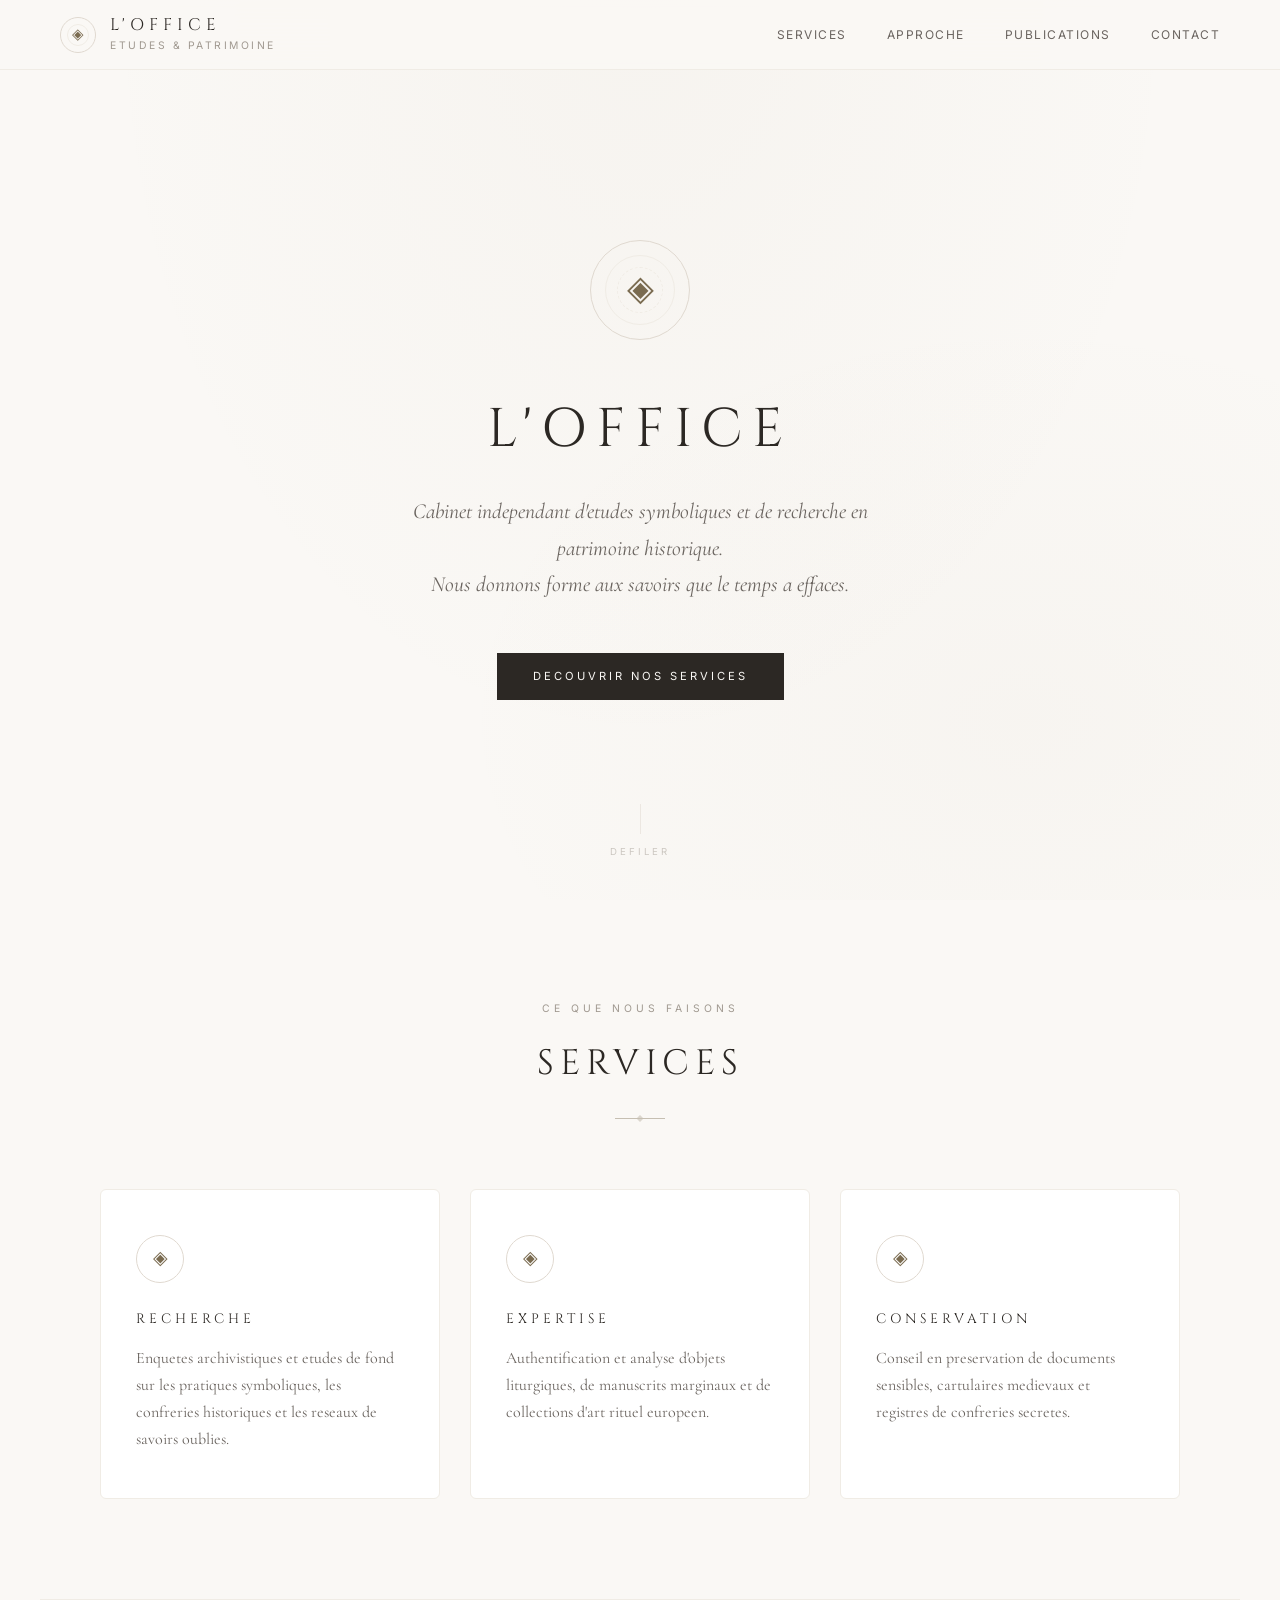
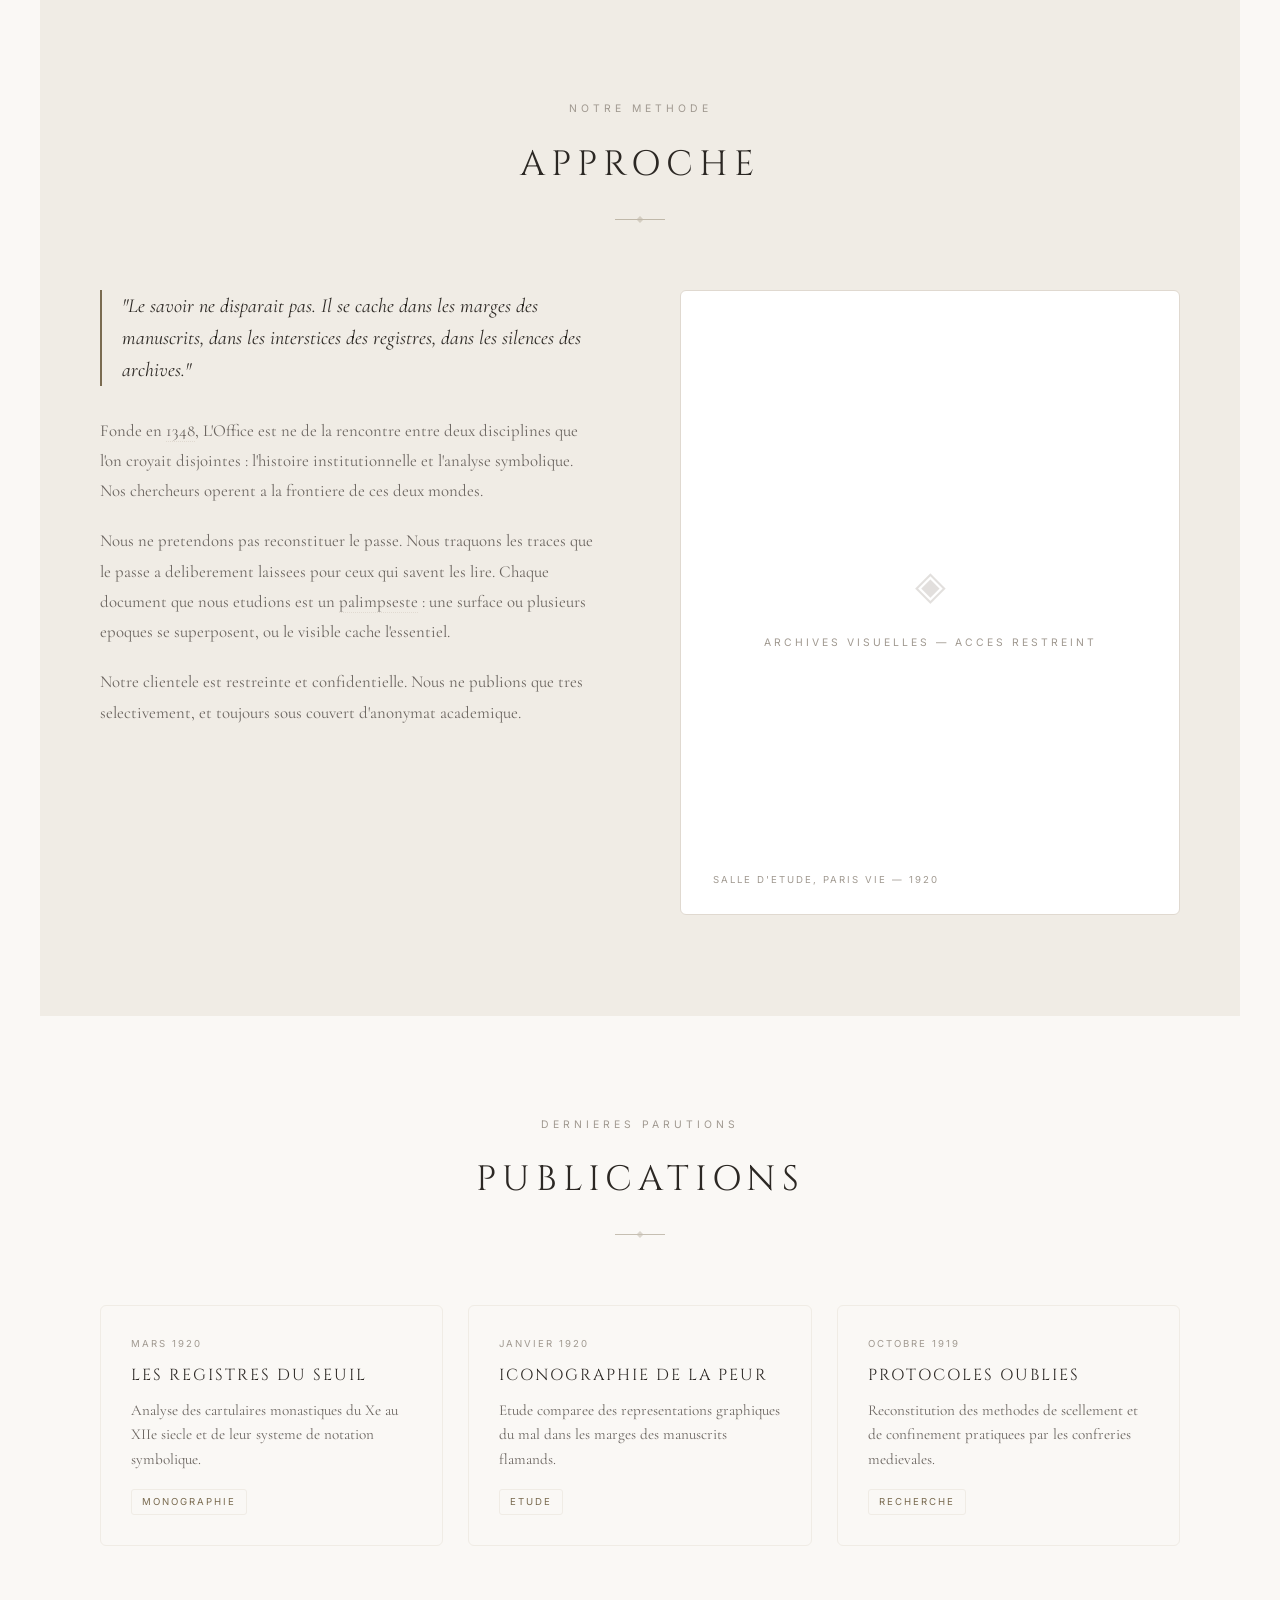
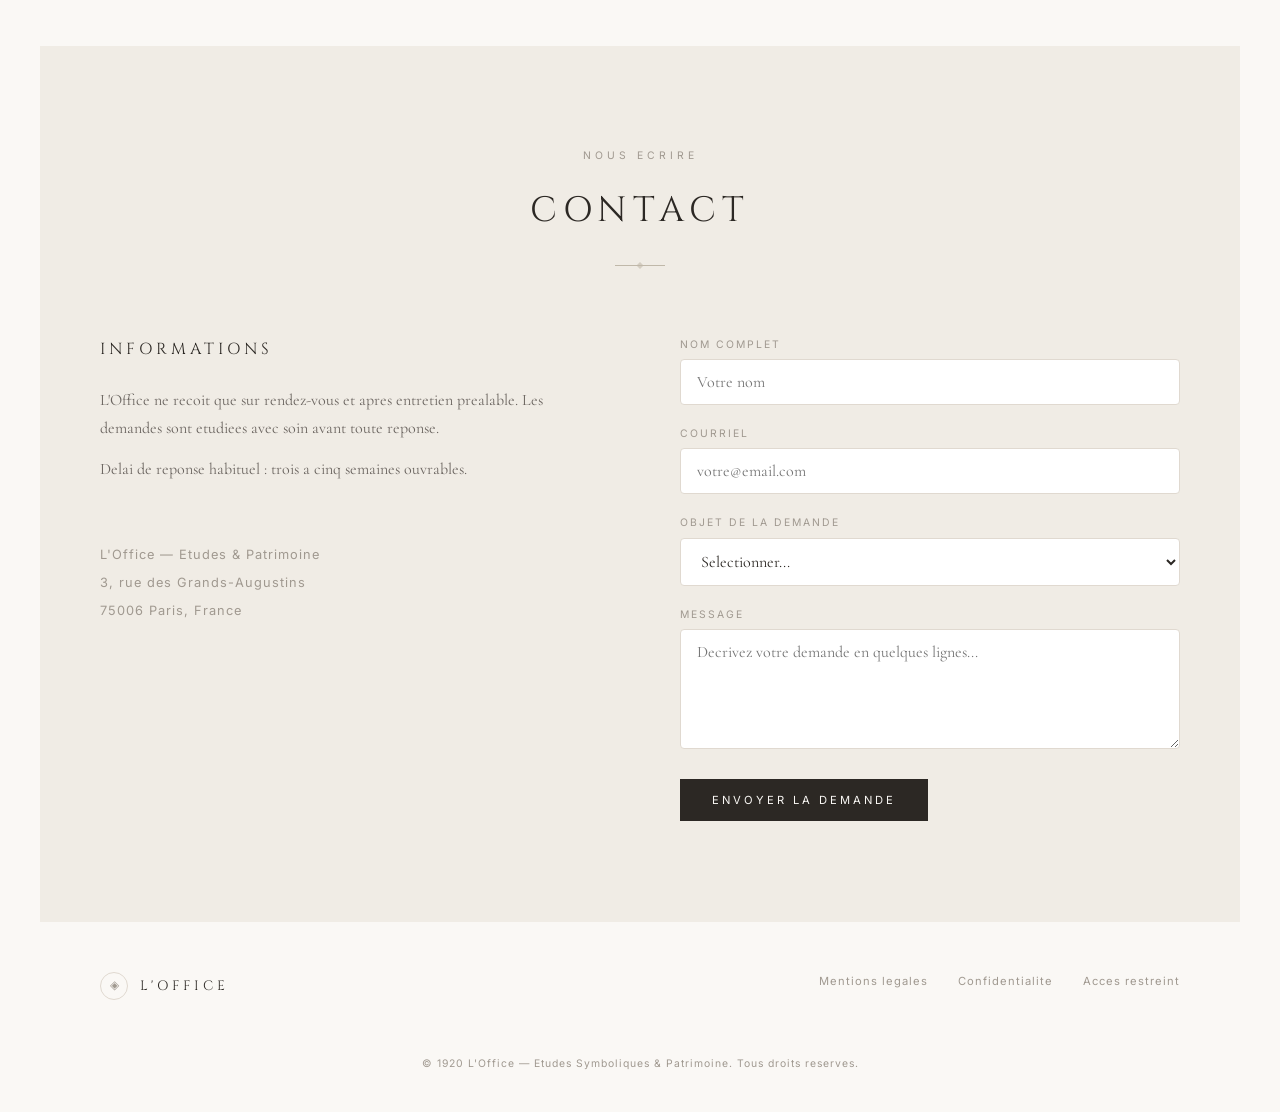
==== commit 81da5016: "Add origines.html: Initial commit of the document detailing the origins of the O.F.F.I.C.E. with str" ====
--- a/index.html
+++ b/index.html
@@ -3,1676 +3,203 @@
 <head>
 <meta charset="UTF-8">
 <meta name="viewport" content="width=device-width, initial-scale=1.0">
-<title>L'Office | 1920 — Archives Classifiées</title>
-<style>
-@import url('https://fonts.googleapis.com/css2?family=Cinzel:wght@400;500;600;700&family=Cormorant+Garamond:ital,wght@0,300;0,400;0,500;0,600;1,300;1,400&family=Space+Mono:wght@400;700&display=swap');
-
-:root{
-    --bg:#0a0908;
-    --bg-elevated:#110f0d;
-    --bg-card:#161412;
-    --panel:#1e1b18;
-    --panel-hover:#2a2622;
-    --gold:#b89b6a;
-    --gold-bright:#d4b896;
-    --gold-dim:#7a6540;
-    --gold-glow:rgba(184,155,106,0.15);
-    --blood:#6b2a2a;
-    --blood-soft:#8a3a3a;
-    --blood-glow:rgba(107,42,42,0.2);
-    --ink:#2a2520;
-    --text:#e0d8cf;
-    --text-dim:#a09890;
-    --text-muted:#5a5248;
-    --text-faint:#3a3530;
-    --border-thin:rgba(184,155,106,0.08);
-    --border-hover:rgba(184,155,106,0.25);
-    --shadow:0 4px 30px rgba(0,0,0,0.6);
-    --shadow-gold:0 0 40px rgba(184,155,106,0.08);
-    --font-display:'Cinzel',serif;
-    --font-body:'Cormorant Garamond',serif;
-    --font-mono:'Space Mono',monospace;
-}
-
-*{margin:0;padding:0;box-sizing:border-box;}
-html{scroll-behavior:smooth;}
-
-body{
-    background:var(--bg);
-    color:var(--text);
-    font-family:var(--font-body);
-    line-height:1.7;
-    overflow-x:hidden;
-    cursor:default;
-}
-
-::selection{background:var(--gold);color:var(--bg);}
-
-::-webkit-scrollbar{width:5px;}
-::-webkit-scrollbar-track{background:var(--bg);}
-::-webkit-scrollbar-thumb{background:var(--gold-dim);border-radius:3px;}
-
-/* ─── FILM GRAIN OVERLAY ─── */
-.film-grain{
-    position:fixed;
-    inset:0;
-    pointer-events:none;
-    z-index:9999;
-    opacity:0.035;
-    background-image:url("data:image/svg+xml,%3Csvg viewBox='0 0 256 256' xmlns='http://www.w3.org/2000/svg'%3E%3Cfilter id='noise'%3E%3CfeTurbulence type='fractalNoise' baseFrequency='0.9' numOctaves='4' stitchTiles='stitch'/%3E%3C/filter%3E%3Crect width='100%25' height='100%25' filter='url(%23noise)'/%3E%3C/svg%3E");
-}
-
-/* ─── TYPEWRITER CURSOR ─── */
-.typewriter-cursor{
-    display:inline-block;
-    width:2px;
-    height:1.1em;
-    background:var(--gold);
-    margin-left:2px;
-    animation:cursorBlink 1s step-end infinite;
-    vertical-align:text-bottom;
-}
-
-@keyframes cursorBlink{
-    0%,100%{opacity:1;}
-    50%{opacity:0;}
-}
-
-/* ─── ATTENTION METER ─── */
-.attention-bar{
-    position:fixed;
-    top:0;
-    left:0;
-    height:2px;
-    background:linear-gradient(90deg,var(--gold),var(--blood-soft));
-    z-index:10001;
-    width:0%;
-    transition:width 0.5s ease;
-}
-
-.attention-label{
-    position:fixed;
-    top:8px;
-    right:20px;
-    z-index:10001;
-    font-family:var(--font-mono);
-    font-size:0.65rem;
-    letter-spacing:2px;
-    color:var(--gold-dim);
-    text-transform:uppercase;
-    opacity:0;
-    transition:opacity 0.5s ease;
-}
-
-.attention-label.visible{opacity:1;}
-
-/* ─── SECURITY BADGE ─── */
-.security-badge{
-    position:fixed;
-    bottom:20px;
-    right:20px;
-    z-index:1000;
-    background:rgba(10,9,8,0.9);
-    border:1px solid var(--border-thin);
-    border-radius:4px;
-    padding:8px 14px;
-    font-family:var(--font-mono);
-    font-size:0.6rem;
-    letter-spacing:1px;
-    color:var(--text-muted);
-    backdrop-filter:blur(10px);
-}
-
-.security-badge .level{
-    color:var(--gold);
-    font-weight:700;
-}
-
-/* ─── HERO SECTION ─── */
-.hero{
-    min-height:100vh;
-    position:relative;
-    display:flex;
-    flex-direction:column;
-    align-items:center;
-    justify-content:center;
-    overflow:hidden;
-}
-
-.hero-bg{
-    position:absolute;
-    inset:0;
-    background:
-        linear-gradient(180deg, rgba(10,9,8,0.2) 0%, rgba(10,9,8,0.6) 40%, rgba(10,9,8,0.95) 100%);
-    z-index:1;
-}
-
-.hero-fog{
-    position:absolute;
-    inset:0;
-    background:
-        radial-gradient(ellipse at 30% 70%, rgba(184,155,106,0.03) 0%, transparent 50%),
-        radial-gradient(ellipse at 70% 30%, rgba(107,42,42,0.02) 0%, transparent 50%);
-    animation:fogDrift 20s ease-in-out infinite;
-    z-index:0;
-}
-
-@keyframes fogDrift{
-    0%,100%{transform:translateX(0) scale(1);}
-    50%{transform:translateX(-20px) scale(1.02);}
-}
-
-.hero-particles{
-    position:absolute;
-    inset:0;
-    overflow:hidden;
-    z-index:0;
-}
-
-.particle{
-    position:absolute;
-    width:2px;
-    height:2px;
-    background:var(--gold);
-    border-radius:50%;
-    opacity:0;
-    animation:particleFloat 15s ease-in-out infinite;
-}
-
-@keyframes particleFloat{
-    0%{opacity:0;transform:translateY(100vh) scale(0);}
-    10%{opacity:0.3;}
-    90%{opacity:0.3;}
-    100%{opacity:0;transform:translateY(-10vh) scale(1);}
-}
-
-.hero-content{
-    position:relative;
-    z-index:2;
-    text-align:center;
-    padding:0 25px;
-    max-width:900px;
-}
-
-.hero .classified-stamp{
-    display:inline-block;
-    border:1px solid var(--blood-soft);
-    color:var(--blood-soft);
-    padding:4px 16px;
-    font-family:var(--font-mono);
-    font-size:0.65rem;
-    letter-spacing:4px;
-    text-transform:uppercase;
-    margin-bottom:30px;
-    opacity:0;
-    animation:fadeUp 1s ease 0.2s forwards;
-    transform:rotate(-2deg);
-}
-
-.hero h1{
-    font-family:var(--font-display);
-    font-size:clamp(2.5rem,7vw,5.5rem);
-    color:var(--gold);
-    letter-spacing:14px;
-    text-transform:uppercase;
-    font-weight:400;
-    text-shadow:0 0 80px rgba(184,155,106,0.2);
-    opacity:0;
-    animation:fadeUp 1.2s ease 0.5s forwards;
-}
-
-.hero .subtitle{
-    font-family:var(--font-display);
-    font-size:clamp(0.9rem,2vw,1.3rem);
-    color:var(--text-muted);
-    letter-spacing:6px;
-    text-transform:uppercase;
-    margin-top:20px;
-    opacity:0;
-    animation:fadeUp 1.2s ease 0.8s forwards;
-}
-
-.hero .year-badge{
-    display:inline-flex;
-    align-items:center;
-    gap:12px;
-    margin-top:25px;
-    font-family:var(--font-mono);
-    font-size:0.75rem;
-    color:var(--gold-dim);
-    letter-spacing:3px;
-    opacity:0;
-    animation:fadeUp 1.2s ease 1s forwards;
-}
-
-.hero .year-badge::before,
-.hero .year-badge::after{
-    content:'';
-    width:30px;
-    height:1px;
-    background:var(--gold-dim);
-    opacity:0.4;
-}
-
-.hero .prologue{
-    margin-top:40px;
-    max-width:700px;
-    margin-left:auto;
-    margin-right:auto;
-    text-align:left;
-    opacity:0;
-    animation:fadeUp 1.5s ease 1.3s forwards;
-}
-
-.hero .prologue p{
-    font-family:var(--font-body);
-    font-size:clamp(0.95rem,1.5vw,1.15rem);
-    color:var(--text-dim);
-    line-height:2;
-    margin-bottom:1.2em;
-    font-weight:300;
-}
-
-.hero .prologue p:first-child::first-letter{
-    font-family:var(--font-display);
-    font-size:3.5rem;
-    float:left;
-    line-height:0.8;
-    margin-right:12px;
-    margin-top:8px;
-    color:var(--gold);
-}
-
-.hero .prologue .highlight{
-    color:var(--gold-bright);
-    font-style:italic;
-}
-
-.hero .prologue .attention-line{
-    color:var(--blood-soft);
-    font-weight:500;
-    letter-spacing:1px;
-}
-
-.hero-btn{
-    margin-top:45px;
-    display:inline-flex;
-    align-items:center;
-    gap:12px;
-    background:transparent;
-    color:var(--gold);
-    border:1px solid var(--gold-dim);
-    padding:14px 40px;
-    border-radius:0;
-    font-family:var(--font-display);
-    font-size:0.8rem;
-    letter-spacing:4px;
-    text-transform:uppercase;
-    cursor:pointer;
-    transition:all 0.5s ease;
-    opacity:0;
-    animation:fadeUp 1.2s ease 1.6s forwards;
-    position:relative;
-}
-
-.hero-btn::before{
-    content:'';
-    position:absolute;
-    bottom:0;
-    left:0;
-    width:0;
-    height:1px;
-    background:var(--gold);
-    transition:width 0.5s ease;
-}
-
-.hero-btn:hover{
-    color:var(--text);
-    border-color:var(--gold);
-    letter-spacing:6px;
-    box-shadow:0 0 30px var(--gold-glow);
-}
-
-.hero-btn:hover::before{width:100%;}
-
-@keyframes fadeUp{
-    from{opacity:0;transform:translateY(25px);}
-    to{opacity:1;transform:translateY(0);}
-}
-
-/* ─── NAV ─── */
-.nav-bar{
-    position:sticky;
-    top:0;
-    z-index:100;
-    background:rgba(10,9,8,0.95);
-    backdrop-filter:blur(20px);
-    border-bottom:1px solid var(--border-thin);
-    padding:0 40px;
-    display:flex;
-    align-items:center;
-    justify-content:space-between;
-    height:60px;
-}
-
-.nav-logo{
-    font-family:var(--font-display);
-    font-size:1.1rem;
-    color:var(--gold);
-    letter-spacing:4px;
-    font-weight:400;
-    display:flex;
-    align-items:center;
-    gap:12px;
-}
-
-.nav-logo::before{
-    content:'◈';
-    font-size:0.8rem;
-    opacity:0.6;
-}
-
-.nav-links{
-    display:flex;
-    gap:35px;
-    list-style:none;
-}
-
-.nav-links a{
-    color:var(--text-muted);
-    text-decoration:none;
-    font-family:var(--font-mono);
-    font-size:0.7rem;
-    letter-spacing:2px;
-    text-transform:uppercase;
-    transition:all 0.3s;
-    position:relative;
-    padding:4px 0;
-}
-
-.nav-links a::after{
-    content:'';
-    position:absolute;
-    bottom:-4px;
-    left:0;
-    width:0;
-    height:1px;
-    background:var(--gold);
-    transition:width 0.3s;
-}
-
-.nav-links a:hover{color:var(--gold);}
-.nav-links a:hover::after{width:100%;}
-.nav-links a.active{color:var(--gold);}
-.nav-links a.active::after{width:100%;}
-
-/* ─── SECTIONS COMMON ─── */
-.container{
-    width:90%;
-    max-width:1200px;
-    margin:0 auto;
-    padding:80px 0;
-}
-
-.section-title{
-    text-align:center;
-    margin-bottom:60px;
-}
-
-.section-title .section-number{
-    font-family:var(--font-mono);
-    font-size:0.65rem;
-    letter-spacing:4px;
-    color:var(--gold-dim);
-    text-transform:uppercase;
-    margin-bottom:15px;
-    display:block;
-}
-
-.section-title h2{
-    font-family:var(--font-display);
-    color:var(--gold);
-    font-size:clamp(1.4rem,3vw,2rem);
-    font-weight:400;
-    letter-spacing:6px;
-    text-transform:uppercase;
-}
-
-.section-title .line{
-    width:60px;
-    height:1px;
-    background:var(--gold-dim);
-    margin:20px auto 0;
-    opacity:0.4;
-    position:relative;
-}
-
-.section-title .line::after{
-    content:'';
-    position:absolute;
-    left:50%;
-    top:-2px;
-    transform:translateX(-50%);
-    width:6px;
-    height:6px;
-    background:var(--gold-dim);
-    transform:translateX(-50%) rotate(45deg);
-}
-
-/* ─── PROLOGUE SECTION ─── */
-.prologue-section{
-    background:linear-gradient(180deg, var(--bg), var(--bg-elevated));
-    padding:100px 0;
-    position:relative;
-}
-
-.prologue-section::before{
-    content:'';
-    position:absolute;
-    top:0;
-    left:0;
-    right:0;
-    height:1px;
-    background:linear-gradient(90deg, transparent, var(--border-hover), transparent);
-}
-
-.prologue-grid{
-    display:grid;
-    grid-template-columns:1fr 1fr;
-    gap:60px;
-    align-items:start;
-}
-
-.prologue-text{
-    position:relative;
-}
-
-.prologue-text .epigraph{
-    font-family:var(--font-body);
-    font-size:1.3rem;
-    font-style:italic;
-    color:var(--gold);
-    line-height:1.8;
-    margin-bottom:30px;
-    padding-left:20px;
-    border-left:2px solid var(--gold-dim);
-}
-
-.prologue-text p{
-    color:var(--text-dim);
-    margin-bottom:18px;
-    font-size:1.05rem;
-    text-align:justify;
-    line-height:1.9;
-}
-
-.prologue-text .highlight{
-    color:var(--gold-bright);
-    font-style:italic;
-}
-
-.prologue-text .attention-quote{
-    font-family:var(--font-display);
-    font-size:1.5rem;
-    color:var(--blood-soft);
-    text-align:center;
-    margin:40px 0;
-    letter-spacing:2px;
-    position:relative;
-    padding:20px;
-}
-
-.prologue-text .attention-quote::before,
-.prologue-text .attention-quote::after{
-    content:'"';
-    font-size:3rem;
-    position:absolute;
-    color:var(--blood-soft);
-    opacity:0.2;
-}
-
-.prologue-text .attention-quote::before{top:-10px;left:0;}
-.prologue-text .attention-quote::after{bottom:-20px;right:0;}
-
-.prologue-visual{
-    position:relative;
-    border:1px solid var(--border-thin);
-    border-radius:4px;
-    overflow:hidden;
-    aspect-ratio:3/4;
-}
-
-.prologue-visual img{
-    width:100%;
-    height:100%;
-    object-fit:cover;
-    filter:sepia(0.3) contrast(1.1) brightness(0.7);
-    transition:all 1s ease;
-}
-
-.prologue-visual:hover img{
-    filter:sepia(0.1) contrast(1.2) brightness(0.8);
-    transform:scale(1.03);
-}
-
-.prologue-visual::after{
-    content:'';
-    position:absolute;
-    inset:0;
-    background:linear-gradient(135deg, rgba(10,9,8,0.2), rgba(10,9,8,0.6));
-    pointer-events:none;
-}
-
-.prologue-visual .caption{
-    position:absolute;
-    bottom:20px;
-    left:20px;
-    z-index:2;
-    color:var(--text-muted);
-    font-family:var(--font-mono);
-    font-size:0.7rem;
-    letter-spacing:3px;
-    text-transform:uppercase;
-}
-
-/* ─── WORLD MAP SECTION ─── */
-.world-section{
-    background:var(--bg-elevated);
-    padding:100px 0;
-    position:relative;
-    overflow:hidden;
-}
-
-.world-section::before{
-    content:'';
-    position:absolute;
-    top:0;
-    left:0;
-    right:0;
-    height:1px;
-    background:linear-gradient(90deg, transparent, var(--border-hover), transparent);
-}
-
-.map-container{
-    position:relative;
-    border:1px solid var(--border-thin);
-    border-radius:8px;
-    overflow:hidden;
-    background:var(--bg-card);
-}
-
-.map-container img{
-    width:100%;
-    display:block;
-    filter:sepia(0.2) contrast(0.95) brightness(0.8);
-}
-
-.map-overlay{
-    position:absolute;
-    inset:0;
-    pointer-events:none;
-}
-
-.map-region{
-    position:absolute;
-    padding:12px 18px;
-    background:rgba(10,9,8,0.85);
-    border:1px solid var(--border-thin);
-    border-radius:4px;
-    backdrop-filter:blur(10px);
-    max-width:220px;
-    transition:all 0.4s ease;
-    cursor:pointer;
-    pointer-events:auto;
-}
-
-.map-region:hover{
-    border-color:var(--border-hover);
-    transform:translateY(-4px);
-    box-shadow:0 8px 30px rgba(0,0,0,0.4);
-}
-
-.map-region.north{top:15%;left:8%;}
-.map-region.south{bottom:20%;left:15%;}
-.map-region.west{top:25%;right:10%;}
-
-.map-region h4{
-    font-family:var(--font-display);
-    font-size:0.8rem;
-    color:var(--gold);
-    letter-spacing:3px;
-    text-transform:uppercase;
-    margin-bottom:6px;
-}
-
-.map-region p{
-    font-size:0.85rem;
-    color:var(--text-dim);
-    line-height:1.6;
-}
-
-.map-region .region-tag{
-    display:inline-block;
-    margin-top:8px;
-    font-family:var(--font-mono);
-    font-size:0.6rem;
-    letter-spacing:2px;
-    color:var(--text-muted);
-    text-transform:uppercase;
-    padding:2px 8px;
-    border:1px solid var(--border-thin);
-    border-radius:2px;
-}
-
-/* ─── OFFICE SECTION ─── */
-.office-section{
-    background:linear-gradient(180deg, var(--bg-elevated), var(--bg));
-    padding:100px 0;
-    position:relative;
-}
-
-.office-intro{
-    text-align:center;
-    max-width:750px;
-    margin:0 auto 70px;
-}
-
-.office-intro p{
-    color:var(--text-dim);
-    font-size:1.1rem;
-    line-height:1.9;
-}
-
-.office-pillars{
-    display:grid;
-    grid-template-columns:repeat(3, 1fr);
-    gap:30px;
-    margin-bottom:60px;
-}
-
-.pillar-card{
-    background:var(--bg-card);
-    border:1px solid var(--border-thin);
-    border-radius:8px;
-    padding:45px 35px;
-    transition:all 0.5s ease;
-    position:relative;
-    overflow:hidden;
-    text-align:center;
-}
-
-.pillar-card::before{
-    content:'';
-    position:absolute;
-    top:0;
-    left:0;
-    width:100%;
-    height:2px;
-    background:linear-gradient(90deg, transparent, var(--gold-dim), transparent);
-    opacity:0;
-    transition:opacity 0.4s;
-}
-
-.pillar-card:hover{
-    border-color:var(--border-hover);
-    transform:translateY(-6px);
-    box-shadow:0 15px 50px rgba(0,0,0,0.5), var(--shadow-gold);
-}
-
-.pillar-card:hover::before{opacity:1;}
-
-.pillar-icon{
-    width:60px;
-    height:60px;
-    margin:0 auto 25px;
-    border:1px solid var(--border-thin);
-    border-radius:50%;
-    display:flex;
-    align-items:center;
-    justify-content:center;
-    font-size:1.5rem;
-    color:var(--gold-dim);
-    transition:all 0.4s ease;
-}
-
-.pillar-card:hover .pillar-icon{
-    border-color:var(--gold);
-    color:var(--gold);
-    box-shadow:0 0 20px var(--gold-glow);
-}
-
-.pillar-card h3{
-    font-family:var(--font-display);
-    color:var(--gold);
-    font-size:0.9rem;
-    letter-spacing:4px;
-    text-transform:uppercase;
-    margin-bottom:15px;
-    font-weight:400;
-}
-
-.pillar-card p{
-    color:var(--text-muted);
-    font-size:0.9rem;
-    line-height:1.8;
-}
-
-.pillar-card .pillar-number{
-    position:absolute;
-    top:15px;
-    right:20px;
-    font-family:var(--font-mono);
-    font-size:0.6rem;
-    color:var(--text-faint);
-    letter-spacing:2px;
-}
-
-.office-cover{
-    position:relative;
-    border:1px solid var(--border-thin);
-    border-radius:8px;
-    overflow:hidden;
-    margin-top:50px;
-}
-
-.office-cover img{
-    width:100%;
-    display:block;
-    filter:sepia(0.3) brightness(0.6) contrast(1.1);
-    transition:all 0.8s ease;
-}
-
-.office-cover:hover img{
-    filter:sepia(0.1) brightness(0.7) contrast(1.2);
-    transform:scale(1.02);
-}
-
-.office-cover::after{
-    content:'';
-    position:absolute;
-    inset:0;
-    background:linear-gradient(to top, rgba(10,9,8,0.8), transparent 60%);
-    pointer-events:none;
-}
-
-.office-cover .cover-text{
-    position:absolute;
-    bottom:30px;
-    left:30px;
-    z-index:2;
-    max-width:500px;
-}
-
-.office-cover .cover-text p{
-    color:var(--text-dim);
-    font-size:0.95rem;
-    line-height:1.8;
-    font-style:italic;
-}
-
-/* ─── CHARACTERS SECTION ─── */
-.char-section{
-    padding:100px 0;
-    position:relative;
-}
-
-.char-section::before{
-    content:'';
-    position:absolute;
-    top:0;
-    left:0;
-    right:0;
-    height:1px;
-    background:linear-gradient(90deg, transparent, var(--border-hover), transparent);
-}
-
-.char-grid{
-    display:grid;
-    grid-template-columns:repeat(3, 1fr);
-    gap:30px;
-}
-
-.char-card{
-    position:relative;
-    border:1px solid var(--border-thin);
-    border-radius:8px;
-    overflow:hidden;
-    cursor:pointer;
-    transition:all 0.6s ease;
-    aspect-ratio:3/4;
-    text-decoration:none;
-    display:block;
-    background:var(--bg-card);
-}
-
-.char-card:hover{
-    border-color:var(--border-hover);
-    transform:translateY(-8px);
-    box-shadow:0 20px 60px rgba(0,0,0,0.6);
-}
-
-.char-card img{
-    width:100%;
-    height:100%;
-    object-fit:cover;
-    filter:sepia(0.2) contrast(1.1) brightness(0.7);
-    transition:all 0.8s ease;
-}
-
-.char-card:hover img{
-    filter:sepia(0) contrast(1.15) brightness(0.8);
-    transform:scale(1.08);
-}
-
-.char-card .char-overlay{
-    position:absolute;
-    inset:0;
-    background:linear-gradient(to top, rgba(10,9,8,0.95) 0%, rgba(10,9,8,0.4) 50%, transparent 100%);
-    display:flex;
-    flex-direction:column;
-    justify-content:flex-end;
-    padding:30px;
-    transition:all 0.5s ease;
-}
-
-.char-card:hover .char-overlay{
-    background:linear-gradient(to top, rgba(10,9,8,0.98) 0%, rgba(10,9,8,0.6) 60%, transparent 100%);
-}
-
-.char-card .char-code{
-    position:absolute;
-    top:20px;
-    left:20px;
-    font-family:var(--font-mono);
-    font-size:0.6rem;
-    letter-spacing:2px;
-    color:var(--gold-dim);
-    text-transform:uppercase;
-    padding:4px 10px;
-    border:1px solid var(--border-thin);
-    border-radius:2px;
-    background:rgba(10,9,8,0.6);
-}
-
-.char-card .char-name{
-    font-family:var(--font-display);
-    color:var(--gold);
-    font-size:1.2rem;
-    letter-spacing:4px;
-    text-transform:uppercase;
-    font-weight:400;
-    margin-bottom:8px;
-}
-
-.char-card .char-role{
-    font-family:var(--font-mono);
-    color:var(--text-muted);
-    font-size:0.7rem;
-    letter-spacing:3px;
-    text-transform:uppercase;
-    margin-bottom:12px;
-}
-
-.char-card .char-secret{
-    color:var(--blood-soft);
-    font-size:0.8rem;
-    letter-spacing:1px;
-    margin-top:10px;
-    opacity:0;
-    transform:translateY(15px);
-    transition:all 0.5s ease 0.1s;
-    font-style:italic;
-    border-left:2px solid var(--blood-soft);
-    padding-left:12px;
-}
-
-.char-card:hover .char-secret{
-    opacity:0.8;
-    transform:translateY(0);
-}
-
-.char-card .char-age{
-    position:absolute;
-    top:20px;
-    right:20px;
-    font-family:var(--font-mono);
-    color:var(--text-muted);
-    font-size:0.65rem;
-    letter-spacing:2px;
-    border:1px solid var(--border-thin);
-    padding:4px 12px;
-    border-radius:2px;
-    background:rgba(10,9,8,0.6);
-}
-
-/* ─── TIMELINE SECTION ─── */
-.timeline-section{
-    background:var(--bg-elevated);
-    padding:100px 0;
-    position:relative;
-}
-
-.timeline-section::before{
-    content:'';
-    position:absolute;
-    top:0;
-    left:0;
-    right:0;
-    height:1px;
-    background:linear-gradient(90deg, transparent, var(--border-hover), transparent);
-}
-
-.timeline{
-    position:relative;
-    max-width:900px;
-    margin:0 auto;
-}
-
-.timeline::before{
-    content:'';
-    position:absolute;
-    left:50%;
-    top:0;
-    bottom:0;
-    width:1px;
-    background:linear-gradient(to bottom, transparent, var(--gold-dim), var(--blood-soft), transparent);
-}
-
-.timeline-item{
-    display:grid;
-    grid-template-columns:1fr 1fr;
-    gap:50px;
-    margin-bottom:60px;
-    position:relative;
-}
-
-.timeline-item:nth-child(even) .timeline-text{grid-column:2;text-align:left;}
-.timeline-item:nth-child(even) .timeline-year{grid-column:1;text-align:right;}
-
-.timeline-dot{
-    position:absolute;
-    left:50%;
-    top:8px;
-    width:10px;
-    height:10px;
-    background:var(--bg);
-    border:2px solid var(--gold-dim);
-    border-radius:50%;
-    transform:translateX(-50%);
-    box-shadow:0 0 15px var(--gold-glow);
-    transition:all 0.3s ease;
-}
-
-.timeline-item:hover .timeline-dot{
-    border-color:var(--gold);
-    box-shadow:0 0 25px var(--gold-glow);
-}
-
-.timeline-year{
-    font-family:var(--font-display);
-    color:var(--gold);
-    font-size:1.3rem;
-    letter-spacing:4px;
-}
-
-.timeline-text h4{
-    font-family:var(--font-display);
-    color:var(--text);
-    font-size:1rem;
-    margin-bottom:10px;
-    font-weight:400;
-    letter-spacing:2px;
-}
-
-.timeline-text p{
-    color:var(--text-muted);
-    font-size:0.9rem;
-    line-height:1.8;
-}
-
-.timeline-text .event-tag{
-    display:inline-block;
-    margin-top:10px;
-    font-family:var(--font-mono);
-    font-size:0.6rem;
-    letter-spacing:2px;
-    color:var(--text-faint);
-    text-transform:uppercase;
-    padding:3px 10px;
-    border:1px solid var(--border-thin);
-    border-radius:2px;
-}
-
-/* ─── FOOTER ─── */
-footer{
-    text-align:center;
-    padding:80px 20px 50px;
-    border-top:1px solid var(--border-thin);
-    position:relative;
-}
-
-footer .seal{
-    width:70px;
-    height:70px;
-    border:1px solid var(--gold-dim);
-    border-radius:50%;
-    margin:0 auto 30px;
-    display:flex;
-    align-items:center;
-    justify-content:center;
-    font-family:var(--font-display);
-    font-size:1.4rem;
-    color:var(--gold-dim);
-    opacity:0.5;
-    position:relative;
-}
-
-footer .seal::before{
-    content:'';
-    position:absolute;
-    inset:8px;
-    border:1px solid var(--border-thin);
-    border-radius:50%;
-}
-
-footer p{
-    color:var(--text-muted);
-    font-family:var(--font-mono);
-    font-size:0.75rem;
-    letter-spacing:3px;
-    margin-bottom:8px;
-}
-
-footer .warning{
-    margin-top:20px;
-    color:var(--blood-soft);
-    font-size:0.65rem;
-    letter-spacing:2px;
-    opacity:0.5;
-}
-
-/* ─── REVEAL ANIMATIONS ─── */
-.reveal{
-    opacity:0;
-    transform:translateY(40px);
-    transition:all 1s cubic-bezier(0.22, 1, 0.36, 1);
-}
-.reveal.visible{
-    opacity:1;
-    transform:translateY(0);
-}
-
-.reveal-delay-1{transition-delay:0.1s;}
-.reveal-delay-2{transition-delay:0.2s;}
-.reveal-delay-3{transition-delay:0.3s;}
-
-/* ─── RESPONSIVE ─── */
-@media(max-width:1000px){
-    .prologue-grid{grid-template-columns:1fr;}
-    .prologue-visual{max-width:500px;margin:0 auto;}
-    .office-pillars{grid-template-columns:1fr;}
-    .char-grid{grid-template-columns:1fr;max-width:500px;margin:0 auto;}
-    .timeline::before{left:20px;}
-    .timeline-item{grid-template-columns:1fr;padding-left:50px;}
-    .timeline-item:nth-child(even) .timeline-text,
-    .timeline-item:nth-child(even) .timeline-year{grid-column:1;text-align:left;}
-    .timeline-dot{left:20px;}
-    .nav-links{display:none;}
-    .map-region{position:relative;top:auto;left:auto;right:auto;bottom:auto;margin:10px;}
-}
-
-@media(max-width:600px){
-    .container{padding:50px 0;}
-    .hero h1{letter-spacing:6px;}
-    .section-title h2{letter-spacing:3px;}
-}
-
-/* ─── SECRET UNLOCK ANIMATION ─── */
-@keyframes secretUnlock{
-    0%{filter:brightness(1);}
-    50%{filter:brightness(1.3) sepia(0.3);}
-    100%{filter:brightness(1);}
-}
-
-.secret-unlock{
-    animation:secretUnlock 0.6s ease;
-}
-
-/* ─── ATTENTION PULSE ─── */
-@keyframes attentionPulse{
-    0%,100%{box-shadow:0 0 0 0 rgba(184,155,106,0);}
-    50%{box-shadow:0 0 20px 5px rgba(184,155,106,0.1);}
-}
-
-.attention-pulse{
-    animation:attentionPulse 2s ease-in-out infinite;
-}
-</style>
+<meta name="description" content="Cabinet d'etudes symboliques et de consultation en patrimoine historique. L'Office accompagne les institutions et les collectionneurs dans la recherche et la preservation du savoir. Paris, 1920.">
+<title>L'Office — Etudes Symboliques & Patrimoine</title>
+<link rel="stylesheet" href="css/style.css">
 </head>
 <body>
 
-<div class="film-grain"></div>
-<div class="attention-bar" id="attentionBar"></div>
-<div class="attention-label" id="attentionLabel">Niveau d'attention : <span id="attentionValue">0%</span></div>
-
-<div class="security-badge">
-    SÉCURITÉ : <span class="level">RESTREINT</span> | ACCÈS : <span id="accessLevel">INVITÉ</span>
+<header class="header">
+    <a href="#" class="header-logo">
+        <div class="header-seal" id="headerSeal" title="L'Office — fonde en 1348">&#9672;</div>
+        <div class="header-text">
+            <span class="brand">L'Office</span>
+            <span class="tagline">Etudes &amp; Patrimoine</span>
+        </div>
+    </a>
+    <ul class="header-nav">
+        <li><a href="#services">Services</a></li>
+        <li><a href="#approche">Approche</a></li>
+        <li><a href="#publications">Publications</a></li>
+        <li><a href="#contact">Contact</a></li>
+    </ul>
+</header>
+
+<section class="hero" id="accueil">
+    <div class="hero-seal">&#9672;</div>
+    <h1>L'<span class="m-letter" data-m="8">O</span>ffice</h1>
+    <p class="hero-subtitle">
+        Cabinet independant d'etudes symboliques et de recherche en patrimoin<span class="m-letter" data-m="4">e</span> historique.<br>
+        Nous donnons forme aux savoirs que le temps a effaces.
+    </p>
+    <a href="#services" class="hero-cta">
+        <span>Decouvrir nos services</span>
+    </a>
+    <div class="hero-scroll">
+        <span></span>
+        <p>Defiler</p>
+    </div>
+</section>
+
+<section class="section" id="services">
+    <div class="section-header">
+        <span class="section-label">Ce que nous faisons</span>
+        <h2 class="section-title">Services</h2>
+        <div class="section-line"></div>
+    </div>
+    <div class="services-grid">
+        <div class="service-card">
+            <div class="service-icon">&#9672;</div>
+            <h3>Recherche</h3>
+            <p>Enquetes archivistiques et etudes de fond sur les pratiques symboliques, les confreries historiques et les reseaux de savoirs oublies.</p>
+        </div>
+        <div class="service-card">
+            <div class="service-icon">&#9672;</div>
+            <h3>Expertise</h3>
+            <p>Authentification et analyse d'objets liturgiques, de manuscrits marginaux et de collections d'art rituel europeen.</p>
+        </div>
+        <div class="service-card">
+            <div class="service-icon">&#9672;</div>
+            <h3>Conservation</h3>
+            <p>Conseil en preservation de documents sensibles, cartulaires medievaux et registres de confreries secretes.</p>
+        </div>
+    </div>
+</section>
+
+<section class="section approche" id="approche">
+    <div class="section-header">
+        <span class="section-label">Notre methode</span>
+        <h2 class="section-title">Approche</h2>
+        <div class="section-line"></div>
+    </div>
+    <div class="approche-grid">
+        <div class="approche-text">
+            <p class="lead">
+                "Le savoir ne disparait pas. Il se cache dans les marges des manuscrits, dans les interstices des registres, dans les silences des archives."
+            </p>
+            <p>Fonde en <span class="egg-marker" id="egg1" title="Cliquez pour consulter la note de fondation">1348</span>, L'Office est ne de la rencontre entre deux disciplines que l'on croyait disjointes : l'histoire institutionnelle et l'analyse symbolique. Nos chercheurs operent a la frontiere de ces deux mondes.</p>
+            <p>Nous ne pretendons pas reconstituer le passe. Nous traquons les traces que le passe a deliberement laissees pour ceux qui savent les lire. Chaque document que nous etudions est un <span class="egg-marker" id="egg2" title="Un manuscrit gratte pour etre reutilise">palimpseste</span> : une surface ou plusieurs epoques se superposent, ou le visible cache l'essentiel.</p>
+            <p>Notre clientele est restreinte et confidentielle. Nous ne publions que tres selectivement, et toujours sous couvert d'<span class="m-letter" data-m="1">a</span>nonymat academique.</p>
+        </div>
+        <div class="approche-visual">
+            <div class="placeholder">
+                <div class="ph-icon">&#9672;</div>
+                <div class="ph-text">Archives visuelles — acces restreint</div>
+            </div>
+            <div class="caption">Salle d'etude, Paris VIe — 1920</div>
+        </div>
+    </div>
+</section>
+
+<section class="section" id="publications">
+    <div class="section-header">
+        <span class="section-label">Dernieres parutions</span>
+        <h2 class="section-title">Publications</h2>
+        <div class="section-line"></div>
+    </div>
+    <div class="pub-grid">
+        <div class="pub-card" id="pub1" data-month="3" data-year="1920">
+            <div class="pub-date">Mars 1920</div>
+            <h3>Les Registres du Seuil</h3>
+            <p>Analyse des car<span class="m-letter" data-m="3">t</span>ulaires monastiques du Xe au XIIe siecle et de leur systeme de notation symbolique.</p>
+            <span class="pub-tag">Monographie</span>
+        </div>
+        <div class="pub-card" id="pub2" data-month="1" data-year="1920">
+            <div class="pub-date">Ja<span class="m-letter" data-m="5">n</span>vier 1920</div>
+            <h3>Iconographie de la Peur</h3>
+            <p>Etude comparee des representations graphiques du mal dans les marges des manuscrits flamands.</p>
+            <span class="pub-tag">Etude</span>
+        </div>
+        <div class="pub-card" id="pub3" data-month="10" data-year="1919">
+            <div class="pub-date">Octobre 1919</div>
+            <h3>Protocoles Oublies</h3>
+            <p>Reconstitution des methodes de scellement et de confinement pratiquees par les confreries medievales.</p>
+            <span class="pub-tag">Recherche</span>
+        </div>
+    </div>
+</section>
+
+<section class="section contact" id="contact">
+    <div class="section-header">
+        <span class="section-label">Nous ecrire</span>
+        <h2 class="section-title">Con<span class="m-letter" data-m="2">t</span>act</h2>
+        <div class="section-line"></div>
+    </div>
+    <div class="contact-grid">
+        <div class="contact-info">
+            <h3>Informations</h3>
+            <p>L'Office ne recoit que sur rendez-vous et apres entretien prealable. Les demandes sont etudiees avec soin avant toute reponse.</p>
+            <p>Delai de reponse habituel : trois a cinq semaines ouvrables.</p>
+            <div class="address" id="addressBlock">
+                <p>L'Office — Etudes &amp; Patrimoine</p>
+                <p>3, rue des Grands-Augus<span class="m-letter" data-m="6">t</span>ins</p>
+                <p>75006 Paris, Fra<span class="m-letter" data-m="9">n</span>ce</p>
+            </div>
+        </div>
+        <form class="contact-form" id="contactForm" onsubmit="event.preventDefault();">
+            <div class="form-group">
+                <label for="nom">Nom complet</label>
+                <input type="text" id="nom" placeholder="Votre nom" required>
+            </div>
+            <div class="form-group">
+                <label for="email">Courr<span class="m-letter" data-m="7">i</span>el</label>
+                <input type="email" id="email" placeholder="votre@email.com" required>
+            </div>
+            <div class="form-group">
+                <label for="objet">Objet de la demande</label>
+                <select id="objet" required>
+                    <option value="">Selectionner...</option>
+                    <option value="recherche">Demande de recherche</option>
+                    <option value="expertise">Demande d'expertise</option>
+                    <option value="conservation">Conseil en conservation</option>
+                    <option value="autre">Autre</option>
+                </select>
+            </div>
+            <div class="form-group">
+                <label for="message">Message</label>
+                <textarea id="message" placeholder="Decrivez votre demande en quelques lignes..." required></textarea>
+            </div>
+            <button type="submit" class="form-submit" id="submitBtn">Envoyer la demande</button>
+        </form>
+    </div>
+</section>
+
+<footer class="footer">
+    <div class="footer-brand">
+        <div class="seal">&#9672;</div>
+        <span class="text">L'Office</span>
+    </div>
+    <div class="footer-links">
+        <a id="footerLegal">Mentions legales</a>
+        <a id="footerPrivacy">Confidentialite</a>
+        <span id="footerAccess">Acces restreint</span>
+    </div>
+</footer>
+<div class="footer-copy" id="footerCopy">
+    &copy; 1920 L'Office — Etudes Symboliques &amp; Patrimoine. Tous droits reserves.
 </div>
 
-<!-- ═══════════════════════════════════════
-     HERO — PROLOGUE INTERACTIF
-     ═══════════════════════════════════════ -->
-<section class="hero" id="accueil">
-    <div class="hero-fog"></div>
-    <div class="hero-particles" id="heroParticles"></div>
-    <div class="hero-bg"></div>
-
-    <div class="hero-content">
-        <div class="classified-stamp">⚠ DOCUMENT CLASSIFIÉ</div>
-        <h1>L'Office</h1>
-        <div class="subtitle">Ce que l'on ne voit pas existe pourtant</div>
-        <div class="year-badge">1920 — Paris</div>
-
-        <div class="prologue" id="prologueText">
-            <p><span class="typewriter-text">Avez-vous déjà demandé qui écrit la première ligne qui rend une chose réelle ?</span><span class="typewriter-cursor"></span></p>
-            <p style="opacity:0;" class="prologue-line">Les histoires vous diront que les monstres naissent quand les dieux dorment ou quand les hommes péchèrent ; les érudits vous diront que les monstres sont un raccourci pour la contagion, la famine ou le temps qu'il fait ; les enfants vous diront que les monstres naissent de la forme de leurs ombres sur le mur.</p>
-            <p style="opacity:0;" class="prologue-line">Toutes ces réponses sont vraies en partie : et toutes manquent le fait plus ordinaire, plus terrible.</p>
-            <p style="opacity:0;" class="prologue-line attention-line">« Les monstres sont faits d'attention. »</p>
-            <p style="opacity:0;" class="prologue-line">Pas l'attention dramatique des projecteurs et des sanctuaires, mais la petite attention accumulée de communautés entières : les noms murmurés aux carrefours, la forme d'un avertissement gravée dans une poutre, le rituel qui ferme une porte et garde une seule peur privée du bon côté du registre.</p>
-            <p style="opacity:0;" class="prologue-line">Une légende commence au moment où un danger reçoit des contours que les gens peuvent cerner de leurs mains. <span class="highlight">Donnez un nom à la peur, et la peur devient une chose que l'on peut repousser... ou négocier avec.</span></p>
-        </div>
-
-        <button class="hero-btn" id="enterBtn" onclick="enterArchives()">
-            <span>◈</span> Accéder aux Archives
-        </button>
-    </div>
-</section>
-
-<!-- ═══════════════════════════════════════
-     NAVIGATION
-     ═══════════════════════════════════════ -->
-<nav class="nav-bar" id="mainNav">
-    <div class="nav-logo">L'OFFICE</div>
-    <ul class="nav-links">
-        <li><a href="#prologue" class="nav-link">Prologue</a></li>
-        <li><a href="#monde" class="nav-link">Le Monde</a></li>
-        <li><a href="#office" class="nav-link">L'Office</a></li>
-        <li><a href="#personnages" class="nav-link">Personnages</a></li>
-        <li><a href="#chronologie" class="nav-link">Chronologie</a></li>
-    </ul>
-</nav>
-
-<!-- ═══════════════════════════════════════
-     PROLOGUE EXTENDED
-     ═══════════════════════════════════════ -->
-<section class="prologue-section" id="prologue">
-    <div class="container">
-        <div class="section-title reveal">
-            <span class="section-number">01 — Prologue</span>
-            <h2>La Mécanique de l'Attention</h2>
-            <div class="line"></div>
-        </div>
-
-        <div class="prologue-grid">
-            <div class="prologue-text reveal">
-                <div class="epigraph">« Donnez un nom à la peur, et la peur devient une chose que l'on peut repousser... ou négocier avec. »</div>
-
-                <p>À travers des régions qui ne se rencontrent jamais, les gens accomplissent le même travail silencieux de donner des contours à l'inconnu.</p>
-
-                <p>Dans le <span class="highlight">nord</span>, où les nuits prennent le son de l'os et où les toits respirent sous le poids de la neige, les choses sans nom prennent la qualité de l'absence : une faim qui a vidé une vieille famille, un lent silence qui répond à un bateau perdu. Ces histoires sont cartographiées en longues voyelles intemporelles ; elles sont patientes et froides.</p>
-
-                <p>Dans les <span class="highlight">places ensoleillées et les villes blanchies à la chaux</span>, où les gens se pressent et les voix ricochant, la même chose sans nom portera un visage de feu et d'accusation. Elle se rassemble dans la colère publique, dans la façon dont les machines broient les subsistances en une saison.</p>
-
-                <p>Dans les <span class="highlight">grandes villes noires de verre</span> de néon et d'air de métro, la même chose sans nom porte les données comme une peau : des motifs, des répétitions, un raccourci pour ce que les machines enregistrent et que les humains oublient.</p>
-
-                <div class="attention-quote">Ce ne sont pas des créatures séparées. Ce sont la même blessure vue de différents côtés d'une frontière.</div>
-
-                <p>Il y a des raisons pratiques à cela. Les humains sont des animaux en quête de motifs ; la charge cognitive est réelle et fatale. Si une communauté ne pouvait pas réduire la complexité de la perte en habitudes et en comptes, elle serait paralysée par la peur et s'effondrerait sous le poids de ne pas savoir quoi faire.</p>
-
-                <p>Mais la conservation a un prix. Quand une société transforme sa réponse en profession, elle crée des incitations : des carrières construites sur le maintien du récit cohérent, des archives qui privilégient la continuité plutôt que la contradiction.</p>
-
-                <p><span class="highlight">Le monstre devient non seulement un danger mais une description de poste.</span></p>
-            </div>
-
-            <div class="prologue-visual reveal reveal-delay-1">
-                <img src="hero-paris.png" alt="Paris 1920">
-                <span class="caption">Paris, 3h du matin — Archive visuelle #001</span>
-            </div>
-        </div>
-    </div>
-</section>
-
-<!-- ═══════════════════════════════════════
-     LE MONDE — CARTE INTERACTIVE
-     ═══════════════════════════════════════ -->
-<section class="world-section" id="monde">
-    <div class="container">
-        <div class="section-title reveal">
-            <span class="section-number">02 — Géographie</span>
-            <h2>Le Monde</h2>
-            <div class="line"></div>
-        </div>
-
-        <div class="map-container reveal">
-            <img src="map-europe.png" alt="Carte de l'Europe 1920">
-
-            <div class="map-overlay">
-                <div class="map-region north reveal reveal-delay-1">
-                    <h4>◆ Le Nord</h4>
-                    <p>Nuits qui prennent le son de l'os. Toits qui respirent sous le poids de la neige. Les légendes sont patientes et froides.</p>
-                    <span class="region-tag">Munich • Copenhague • Oslo</span>
-                </div>
-
-                <div class="map-region south reveal reveal-delay-2">
-                    <h4>◆ Le Sud</h4>
-                    <p>Visages de feu et d'accusation. La colère publique, les machines qui dévorent les subsistances. Les rituels sont bruyants.</p>
-                    <span class="region-tag">Naples • Séville • Athènes</span>
-                </div>
-
-                <div class="map-region west reveal reveal-delay-3">
-                    <h4>◆ L'Ouest</h4>
-                    <p>Données comme peau. Syntaxe d'anomalies. Le monstre est un problème avec paramètres, traité par des blouses blanches.</p>
-                    <span class="region-tag">Paris • Londres • Berlin</span>
-                </div>
-            </div>
-        </div>
-
-        <div style="margin-top:40px;text-align:center;" class="reveal">
-            <p style="color:var(--text-muted);font-size:0.9rem;max-width:700px;margin:0 auto;line-height:1.8;">
-                <em>« Les titres, les prières funéraires, les ordonnances municipales... chaque lieu parle dans son propre registre et apprend ainsi à appeler la même souffrance par des noms différents. Le langage ne fait pas que décrire ; il prescrit. »</em>
-            </p>
-        </div>
-    </div>
-</section>
-
-<!-- ═══════════════════════════════════════
-     L'OFFICE — ORGANISATION
-     ═══════════════════════════════════════ -->
-<section class="office-section" id="office">
-    <div class="container">
-        <div class="section-title reveal">
-            <span class="section-number">03 — Organisation</span>
-            <h2>L'Office</h2>
-            <div class="line"></div>
-        </div>
-
-        <div class="office-intro reveal">
-            <p>
-                <strong style="color:var(--gold);">L'Office pour la Gestion, le Confinement et l'Élimination des Entités Surnaturelles</strong>
-                — ou simplement <em>« L'Office »</em> — est une société secrète fondée au XIVe siècle,
-                après la Peste Noire que certains savants de l'époque savaient être d'origine
-                autrement plus sinistre que naturelle.
-            </p>
-        </div>
-
-        <div class="office-pillars">
-            <div class="pillar-card reveal reveal-delay-1">
-                <span class="pillar-number">PILIER I</span>
-                <div class="pillar-icon">⚔</div>
-                <h3>Guerre</h3>
-                <p>Les agents de l'Office traquent et éliminent les entités hostiles. Vampires en délire, loups-garous enragés, démons invoqués par imprudence — chaque menace est cataloguée, évaluée, et si nécessaire, détruite.</p>
-            </div>
-
-            <div class="pillar-card reveal reveal-delay-2">
-                <span class="pillar-number">PILIER II</span>
-                <div class="pillar-icon">◉</div>
-                <h3>Confinement</h3>
-                <p>Toutes les entités ne peuvent pas être tuées. Certaines sont trop anciennes, trop puissantes, ou trop… intéressantes. L'Office maintient des sites de confinement secrets à travers l'Europe.</p>
-            </div>
-
-            <div class="pillar-card reveal reveal-delay-3">
-                <span class="pillar-number">PILIER III</span>
-                <div class="pillar-icon">▤</div>
-                <h3>Archives</h3>
-                <p>Chaque entité, chaque incident, chaque agent est minutieusement documenté. Les archives contiennent des siècles de connaissances interdites, protégées par des sceaux que seuls les initiés peuvent briser.</p>
-            </div>
-        </div>
-
-        <div class="office-cover reveal">
-            <img src="office-interior.png" alt="Siège de l'Office">
-            <div class="cover-text">
-                <p>« Au grand jour, l'Office se présente comme une entreprise de consultation ésotérique — des charlatans pour les riches, des marabouts pour les superstitieux. Personne ne soupçonne la vérité. <em>Et c'est ainsi que ça doit rester.</em> »</p>
-            </div>
-        </div>
-    </div>
-</section>
-
-<!-- ═══════════════════════════════════════
-     PERSONNAGES
-     ═══════════════════════════════════════ -->
-<section class="char-section" id="personnages">
-    <div class="container">
-        <div class="section-title reveal">
-            <span class="section-number">04 — Personnel</span>
-            <h2>Les Agents</h2>
-            <div class="line"></div>
-        </div>
-
-        <div class="char-grid">
-            <a href="yoana-noxley.html" class="char-card reveal reveal-delay-1">
-                <img src="pfp-yoana.jpg" alt="Yoana Noxley">
-                <div class="char-overlay">
-                    <div class="char-code">DOSSIER #YN-1920</div>
-                    <div class="char-age">24 ans</div>
-                    <div class="char-name">Yoana Noxley</div>
-                    <div class="char-role">Directrice de l'Office</div>
-                    <div class="char-secret">The Black Raven — celle qui voit tout</div>
-                </div>
-            </a>
-
-            <a href="nora-dinkelmann.html" class="char-card reveal reveal-delay-2">
-                <img src="PFP Nora.png" alt="Nora Dinkelmann">
-                <div class="char-overlay">
-                    <div class="char-code">DOSSIER #ND-1920</div>
-                    <div class="char-age">27 ans</div>
-                    <div class="char-name">Nora Dinkelmann</div>
-                    <div class="char-role">Agent terrain — Munich</div>
-                    <div class="char-secret">La Louve de Munich — ne pardonne jamais</div>
-                </div>
-            </a>
-
-            <a href="paolo-meres.html" class="char-card reveal reveal-delay-3">
-                <img src="WhatsApp Image 2026-06-21 at 14.28.01.jpeg" alt="Paolo Meres">
-                <div class="char-overlay">
-                    <div class="char-code">DOSSIER #PM-1920</div>
-                    <div class="char-age">29 ans</div>
-                    <div class="char-name">Paolo Meres</div>
-                    <div class="char-role">Consultant / Négociateur</div>
-                    <div class="char-secret">Le Chaton — connaît déjà vos pièces</div>
-                </div>
-            </a>
-        </div>
-
-        <div style="margin-top:50px;text-align:center;" class="reveal">
-            <a href="la-voyageuse.html" style="display:inline-block;color:var(--text-muted);text-decoration:none;font-family:var(--font-mono);font-size:0.7rem;letter-spacing:3px;text-transform:uppercase;padding:12px 30px;border:1px dashed var(--border-thin);border-radius:4px;transition:all 0.4s;" onmouseover="this.style.borderColor='var(--gold-dim)';this.style.color='var(--gold)';" onmouseout="this.style.borderColor='var(--border-thin)';this.style.color='var(--text-muted)';">
-                ◊ ACCÉDER AU DOSSIER ERRANT : LA VOYAGEUSE
-            </a>
-        </div>
-    </div>
-</section>
-
-<!-- ═══════════════════════════════════════
-     CHRONOLOGIE
-     ═══════════════════════════════════════ -->
-<section class="timeline-section" id="chronologie">
-    <div class="container">
-        <div class="section-title reveal">
-            <span class="section-number">05 — Historique</span>
-            <h2>Chronologie</h2>
-            <div class="line"></div>
-        </div>
-
-        <div class="timeline">
-            <div class="timeline-item reveal">
-                <div class="timeline-dot"></div>
-                <div class="timeline-year">1348</div>
-                <div class="timeline-text">
-                    <h4>La Fondation</h4>
-                    <p>Après la Peste Noire, un consortium d'alchimistes, de moines et de nobles créent l'Office pour contenir les entités responsables de la catastrophe.</p>
-                    <span class="event-tag">Événement déclencheur</span>
-                </div>
-            </div>
-
-            <div class="timeline-item reveal">
-                <div class="timeline-dot"></div>
-                <div class="timeline-year">1589</div>
-                <div class="timeline-text">
-                    <h4>Le Grand Sceau</h4>
-                    <p>Les archives sont scellées. L'Office devient une société secrète, opérant sous couverture de guildes marchandes et de confréries religieuses.</p>
-                    <span class="event-tag">Restructuration</span>
-                </div>
-            </div>
-
-            <div class="timeline-item reveal">
-                <div class="timeline-dot"></div>
-                <div class="timeline-year">1789</div>
-                <div class="timeline-text">
-                    <h4>La Révolution</h4>
-                    <p>Le chaos révolutionnaire libère plusieurs entités confinées. L'Office subit ses plus lourdes pertes. Les archives de Paris brûlent partiellement.</p>
-                    <span class="event-tag">Catastrophe</span>
-                </div>
-            </div>
-
-            <div class="timeline-item reveal">
-                <div class="timeline-dot"></div>
-                <div class="timeline-year">1914 — 1918</div>
-                <div class="timeline-text">
-                    <h4>La Grande Guerre</h4>
-                    <p>Les tranchées réveillent des choses endormies depuis des siècles. L'Office déploie des agents sur tous les fronts, combattant deux guerres à la fois.</p>
-                    <span class="event-tag">Conflit majeur</span>
-                </div>
-            </div>
-
-            <div class="timeline-item reveal">
-                <div class="timeline-dot"></div>
-                <div class="timeline-year">1920</div>
-                <div class="timeline-text">
-                    <h4>Aujourd'hui</h4>
-                    <p>Yoana Noxley, 24 ans, prend la direction de l'Office. Sous sa férule, l'organisation s'adapte au monde moderne — tout en restant dans l'ombre où elle a toujours opéré.</p>
-                    <span class="event-tag">Présent</span>
-                </div>
-            </div>
-        </div>
-    </div>
-</section>
-
-<!-- ═══════════════════════════════════════
-     FOOTER
-     ═══════════════════════════════════════ -->
-<footer>
-    <div class="seal">◈</div>
-    <p>L'Office pour la Gestion, le Confinement et l'Élimination</p>
-    <p>des Entités Surnaturelles</p>
-    <p class="warning">Document classifié — Divulgation interdite sous peine de représailles</p>
-</footer>
-
-<script>
-// ═══════════════════════════════════════
-// SYSTÈME D'ATTENTION
-// ═══════════════════════════════════════
-let attentionLevel = 0;
-let maxAttention = 100;
-let scrollThreshold = 0;
-const attentionBar = document.getElementById('attentionBar');
-const attentionLabel = document.getElementById('attentionLabel');
-const attentionValue = document.getElementById('attentionValue');
-const accessLevel = document.getElementById('accessLevel');
-
-function updateAttention(amount){
-    attentionLevel = Math.min(attentionLevel + amount, maxAttention);
-    attentionBar.style.width = attentionLevel + '%';
-    attentionValue.textContent = Math.floor(attentionLevel) + '%';
-
-    if(attentionLevel > 0 && !attentionLabel.classList.contains('visible')){
-        attentionLabel.classList.add('visible');
-    }
-
-    // Mettre à jour le niveau d'accès
-    if(attentionLevel > 80){
-        accessLevel.textContent = 'ADMINISTRATEUR';
-        accessLevel.style.color = '#b89b6a';
-    } else if(attentionLevel > 50){
-        accessLevel.textContent = 'AGENT';
-        accessLevel.style.color = '#8a7350';
-    } else if(attentionLevel > 20){
-        accessLevel.textContent = 'INITIÉ';
-        accessLevel.style.color = '#5a5248';
-    }
-}
-
-// ═══════════════════════════════════════
-// PARTICULES HERO
-// ═══════════════════════════════════════
-const particlesContainer = document.getElementById('heroParticles');
-for(let i = 0; i < 30; i++){
-    const p = document.createElement('span');
-    p.classList.add('particle');
-    p.style.left = Math.random() * 100 + '%';
-    p.style.animationDuration = (10 + Math.random() * 20) + 's';
-    p.style.animationDelay = (Math.random() * 10) + 's';
-    p.style.opacity = Math.random() * 0.3;
-    particlesContainer.appendChild(p);
-}
-
-// ═══════════════════════════════════════
-// TYPEWRITER EFFECT
-// ═══════════════════════════════════════
-const typewriterText = document.querySelector('.typewriter-text');
-const text = typewriterText.textContent;
-typewriterText.textContent = '';
-let charIndex = 0;
-
-function typeWriter(){
-    if(charIndex < text.length){
-        typewriterText.textContent += text.charAt(charIndex);
-        charIndex++;
-        setTimeout(typeWriter, 50);
-    } else {
-        // Démarrer le défilement des lignes suivantes
-        setTimeout(revealPrologueLines, 800);
-    }
-}
-
-function revealPrologueLines(){
-    const lines = document.querySelectorAll('.prologue-line');
-    lines.forEach((line, index) => {
-        setTimeout(() => {
-            line.style.transition = 'opacity 1.5s ease';
-            line.style.opacity = '1';
-            updateAttention(5);
-        }, index * 1200);
-    });
-}
-
-// Démarrer le typewriter après un délai
-setTimeout(typeWriter, 1500);
-
-// ═══════════════════════════════════════
-// ENTRÉE DANS LES ARCHIVES
-// ═══════════════════════════════════════
-function enterArchives(){
-    updateAttention(10);
-    document.getElementById('prologue').scrollIntoView({behavior: 'smooth'});
-
-    // Effet de transition
-    document.body.style.transition = 'filter 0.5s ease';
-    document.body.style.filter = 'brightness(1.2)';
-    setTimeout(() => {
-        document.body.style.filter = 'brightness(1)';
-    }, 500);
-}
-
-// ═══════════════════════════════════════
-// SCROLL REVEAL
-// ═══════════════════════════════════════
-const revealElements = document.querySelectorAll('.reveal');
-const revealObserver = new IntersectionObserver((entries) => {
-    entries.forEach(entry => {
-        if(entry.isIntersecting){
-            entry.target.classList.add('visible');
-            updateAttention(3);
-        }
-    });
-}, { threshold: 0.1 });
-
-revealElements.forEach(el => revealObserver.observe(el));
-
-// ═══════════════════════════════════════
-// NAV HIGHLIGHT
-// ═══════════════════════════════════════
-const sections = document.querySelectorAll('section[id]');
-const navLinks = document.querySelectorAll('.nav-link');
-
-window.addEventListener('scroll', () => {
-    let current = '';
-    sections.forEach(section => {
-        const sectionTop = section.offsetTop;
-        if(scrollY >= sectionTop - 300){
-            current = section.getAttribute('id');
-        }
-    });
-
-    navLinks.forEach(link => {
-        link.classList.remove('active');
-        if(link.getAttribute('href') === '#' + current){
-            link.classList.add('active');
-        }
-    });
-
-    // Augmenter l'attention au scroll
-    const scrollPercent = (scrollY / (document.body.scrollHeight - window.innerHeight)) * 100;
-    if(scrollPercent > scrollThreshold + 10){
-        updateAttention(2);
-        scrollThreshold = scrollPercent;
-    }
-});
-
-// ═══════════════════════════════════════
-// INTERACTION CARTE
-// ═══════════════════════════════════════
-document.querySelectorAll('.map-region').forEach(region => {
-    region.addEventListener('mouseenter', () => {
-        updateAttention(5);
-    });
-});
-
-// ═══════════════════════════════════════
-// INTERACTION PERSONNAGES
-// ═══════════════════════════════════════
-document.querySelectorAll('.char-card').forEach(card => {
-    card.addEventListener('mouseenter', () => {
-        updateAttention(8);
-    });
-});
-
-// ═══════════════════════════════════════
-// INTERACTION TIMELINE
-// ═══════════════════════════════════════
-document.querySelectorAll('.timeline-item').forEach(item => {
-    item.addEventListener('mouseenter', () => {
-        updateAttention(4);
-    });
-});
-
-// ═══════════════════════════════════════
-// EFFET PARALLAX HERO
-// ═══════════════════════════════════════
-window.addEventListener('scroll', () => {
-    const scrolled = window.pageYOffset;
-    const hero = document.querySelector('.hero');
-    if(hero && scrolled < window.innerHeight){
-        hero.style.transform = `translateY(${scrolled * 0.3}px)`;
-    }
-});
-
-// ═══════════════════════════════════════
-// CURSEUR PERSONNALISÉ (optionnel)
-// ═══════════════════════════════════════
-document.addEventListener('mousemove', (e) => {
-    // Créer une traînée subtile
-    if(Math.random() > 0.9){
-        const trail = document.createElement('div');
-        trail.style.position = 'fixed';
-        trail.style.left = e.clientX + 'px';
-        trail.style.top = e.clientY + 'px';
-        trail.style.width = '3px';
-        trail.style.height = '3px';
-        trail.style.background = 'rgba(184,155,106,0.3)';
-        trail.style.borderRadius = '50%';
-        trail.style.pointerEvents = 'none';
-        trail.style.zIndex = '9998';
-        trail.style.transition = 'opacity 1s ease';
-        document.body.appendChild(trail);
-
-        setTimeout(() => {
-            trail.style.opacity = '0';
-        }, 10);
-        setTimeout(() => {
-            trail.remove();
-        }, 1000);
-    }
-});
-</script>
-
+<div class="hint-reveal" id="hintReveal"></div>
+
+<div id="secretOverlay">
+    <div class="secret-content">
+        <div class="secret-seal">&#9672;</div>
+        <div class="secret-title">Verification d'Identite</div>
+        <div class="secret-text">
+            Vous avez active le protocole d'acces aux archives classifiees.<br>
+            Ce systeme enregistre toute tentative d'intrusion.<br>
+            Saisissez votre identifiant d'agent pour continuer.
+        </div>
+        <input type="password" class="secret-input" id="secretInput" placeholder="IDENTIFIANT AGENT" autocomplete="off" spellcheck="false" autocapitalize="off">
+        <div class="secret-error" id="secretError">IDENTIFIANT NON RECONNU — TENTATIVE ENREGISTREE</div>
+        <div class="secret-warn">
+            Session verrouillee. Rafraichissement de la page requis pour sortir.<br>
+            Toute tentative non autorisee est enregistree et transmise.
+        </div>
+    </div>
+    <div class="secret-lock">SESSION VERROUILLEE — ID : <span id="lockId">---</span></div>
+</div>
+
+<script src="js/main.js"></script>
 </body>
 </html>
--- a/css/style.css
+++ b/css/style.css
@@ -0,0 +1,1081 @@
+@import url('https://fonts.googleapis.com/css2?family=Cormorant+Garamond:ital,wght@0,300;0,400;0,500;0,600;1,300;1,400&family=Cinzel:wght@400;500;600&family=Inter:wght@300;400;500&family=Space+Mono:wght@400;700&display=swap');
+
+:root{
+    --bg:#faf8f5;
+    --bg-warm:#f0ece5;
+    --bg-card:#ffffff;
+    --text:#2c2824;
+    --text-muted:#6b6560;
+    --text-faint:#a09990;
+    --gold:#9a8560;
+    --gold-bright:#b89b6a;
+    --gold-dim:#7a6b50;
+    --border:#e0d9d0;
+    --border-light:#f0ece5;
+    --shadow:0 2px 20px rgba(44,40,36,0.06);
+    --shadow-hover:0 8px 40px rgba(44,40,36,0.12);
+    --font-body:'Cormorant Garamond',serif;
+    --font-display:'Cinzel',serif;
+    --font-ui:'Inter',sans-serif;
+    --font-mono:'Space Mono',monospace;
+}
+
+*{margin:0;padding:0;box-sizing:border-box;}
+html{scroll-behavior:smooth;}
+
+body{
+    background:var(--bg);
+    color:var(--text);
+    font-family:var(--font-body);
+    line-height:1.65;
+    overflow-x:hidden;
+}
+
+::selection{background:var(--gold);color:#fff;}
+
+.header{
+    position:fixed;
+    top:0;left:0;right:0;
+    z-index:100;
+    background:rgba(250,248,245,0.92);
+    backdrop-filter:blur(16px);
+    border-bottom:1px solid var(--border-light);
+    padding:0 60px;
+    height:70px;
+    display:flex;
+    align-items:center;
+    justify-content:space-between;
+}
+
+.header-logo{
+    display:flex;
+    align-items:center;
+    gap:14px;
+    text-decoration:none;
+}
+
+.header-seal{
+    width:36px;height:36px;
+    border:1px solid var(--border);
+    border-radius:50%;
+    display:flex;
+    align-items:center;
+    justify-content:center;
+    font-family:var(--font-display);
+    font-size:0.95rem;
+    color:var(--gold-dim);
+    flex-shrink:0;
+    transition:all 0.4s ease;
+    user-select:none;
+    -webkit-user-select:none;
+    position:relative;
+    cursor:pointer;
+}
+
+.header-seal::before{
+    content:'';
+    position:absolute;
+    inset:6px;
+    border:1px solid var(--border-light);
+    border-radius:50%;
+    transition:all 0.4s ease;
+}
+
+.header-text{
+    display:flex;
+    flex-direction:column;
+}
+
+.header-text .brand{
+    font-family:var(--font-display);
+    font-size:1.05rem;
+    color:var(--text);
+    letter-spacing:5px;
+    text-transform:uppercase;
+    font-weight:400;
+    line-height:1.2;
+}
+
+.header-text .tagline{
+    font-family:var(--font-ui);
+    font-size:0.65rem;
+    color:var(--text-faint);
+    letter-spacing:2.5px;
+    text-transform:uppercase;
+    font-weight:400;
+    margin-top:2px;
+}
+
+.header-nav{
+    display:flex;
+    gap:40px;
+    list-style:none;
+}
+
+.header-nav a{
+    font-family:var(--font-ui);
+    font-size:0.75rem;
+    color:var(--text-muted);
+    text-decoration:none;
+    letter-spacing:1.5px;
+    text-transform:uppercase;
+    font-weight:400;
+    padding:6px 0;
+    position:relative;
+    transition:color 0.3s;
+}
+
+.header-nav a::after{
+    content:'';
+    position:absolute;
+    bottom:0;left:0;
+    width:0;height:1px;
+    background:var(--gold);
+    transition:width 0.3s ease;
+}
+
+.header-nav a:hover{color:var(--gold);}
+.header-nav a:hover::after{width:100%;}
+
+.hero{
+    min-height:100vh;
+    display:flex;
+    flex-direction:column;
+    align-items:center;
+    justify-content:center;
+    text-align:center;
+    padding:140px 40px 100px;
+    position:relative;
+    background:
+        radial-gradient(ellipse at 50% 0%, rgba(154,133,96,0.04) 0%, transparent 60%),
+        radial-gradient(ellipse at 80% 80%, rgba(154,133,96,0.03) 0%, transparent 40%);
+}
+
+.hero-seal{
+    width:100px;height:100px;
+    border:1px solid var(--border);
+    border-radius:50%;
+    display:flex;
+    align-items:center;
+    justify-content:center;
+    font-family:var(--font-display);
+    font-size:2.2rem;
+    color:var(--gold-dim);
+    position:relative;
+    margin-bottom:45px;
+    transition:all 0.6s ease;
+}
+
+.hero-seal::before{
+    content:'';
+    position:absolute;
+    inset:14px;
+    border:1px solid var(--border-light);
+    border-radius:50%;
+    transition:all 0.6s ease;
+}
+
+.hero-seal::after{
+    content:'';
+    position:absolute;
+    inset:26px;
+    border:1px dashed var(--border-light);
+    border-radius:50%;
+    transition:all 0.6s ease;
+}
+
+.hero h1{
+    font-family:var(--font-display);
+    font-size:clamp(2rem,5vw,3.4rem);
+    color:var(--text);
+    letter-spacing:10px;
+    text-transform:uppercase;
+    font-weight:400;
+    margin-bottom:18px;
+}
+
+.hero-subtitle{
+    font-family:var(--font-body);
+    font-size:clamp(1.1rem,2vw,1.35rem);
+    color:var(--text-muted);
+    font-style:italic;
+    max-width:520px;
+    margin:0 auto 50px;
+    line-height:1.7;
+}
+
+.hero-cta{
+    display:inline-flex;
+    align-items:center;
+    gap:12px;
+    background:var(--text);
+    color:var(--bg);
+    border:none;
+    padding:14px 36px;
+    font-family:var(--font-ui);
+    font-size:0.7rem;
+    letter-spacing:3px;
+    text-transform:uppercase;
+    cursor:pointer;
+    transition:all 0.4s ease;
+    text-decoration:none;
+}
+
+.hero-cta:hover{
+    background:var(--gold);
+    box-shadow:0 4px 20px rgba(154,133,96,0.25);
+}
+
+.hero-scroll{
+    position:absolute;
+    bottom:40px;
+    left:50%;
+    transform:translateX(-50%);
+    display:flex;
+    flex-direction:column;
+    align-items:center;
+    gap:10px;
+    opacity:0.5;
+    animation:bounce 2s ease-in-out infinite;
+}
+
+.hero-scroll span{
+    width:1px;
+    height:30px;
+    background:var(--border);
+    display:block;
+}
+
+.hero-scroll p{
+    font-family:var(--font-ui);
+    font-size:0.6rem;
+    letter-spacing:3px;
+    text-transform:uppercase;
+    color:var(--text-faint);
+}
+
+@keyframes bounce{
+    0%,100%{transform:translateX(-50%) translateY(0);}
+    50%{transform:translateX(-50%) translateY(8px);}
+}
+
+.section{
+    padding:100px 60px;
+    max-width:1200px;
+    margin:0 auto;
+}
+
+.section-header{
+    text-align:center;
+    margin-bottom:70px;
+}
+
+.section-label{
+    font-family:var(--font-ui);
+    font-size:0.65rem;
+    letter-spacing:4px;
+    text-transform:uppercase;
+    color:var(--text-faint);
+    margin-bottom:18px;
+    display:block;
+}
+
+.section-title{
+    font-family:var(--font-display);
+    font-size:clamp(1.5rem,3vw,2.2rem);
+    color:var(--text);
+    letter-spacing:6px;
+    text-transform:uppercase;
+    font-weight:400;
+}
+
+.section-line{
+    width:50px;
+    height:1px;
+    background:var(--gold-dim);
+    margin:25px auto 0;
+    opacity:0.4;
+    position:relative;
+}
+
+.section-line::after{
+    content:'';
+    position:absolute;
+    left:50%;top:-2px;
+    transform:translateX(-50%) rotate(45deg);
+    width:5px;height:5px;
+    background:var(--gold-dim);
+    opacity:0.6;
+}
+
+.services-grid{
+    display:grid;
+    grid-template-columns:repeat(3,1fr);
+    gap:30px;
+}
+
+.service-card{
+    background:var(--bg-card);
+    border:1px solid var(--border-light);
+    border-radius:6px;
+    padding:45px 35px;
+    transition:all 0.5s ease;
+    position:relative;
+    overflow:hidden;
+}
+
+.service-card::before{
+    content:'';
+    position:absolute;
+    top:0;left:0;right:0;
+    height:2px;
+    background:linear-gradient(90deg,transparent,var(--gold-dim),transparent);
+    opacity:0;
+    transition:opacity 0.4s;
+}
+
+.service-card:hover{
+    transform:translateY(-4px);
+    box-shadow:var(--shadow-hover);
+    border-color:var(--border);
+}
+
+.service-card:hover::before{opacity:1;}
+
+.service-icon{
+    width:48px;height:48px;
+    border:1px solid var(--border);
+    border-radius:50%;
+    display:flex;
+    align-items:center;
+    justify-content:center;
+    font-size:1.2rem;
+    color:var(--gold-dim);
+    margin-bottom:25px;
+    transition:all 0.4s ease;
+}
+
+.service-card:hover .service-icon{
+    border-color:var(--gold);
+    color:var(--gold);
+}
+
+.service-card h3{
+    font-family:var(--font-display);
+    font-size:0.85rem;
+    letter-spacing:4px;
+    text-transform:uppercase;
+    color:var(--text);
+    margin-bottom:14px;
+    font-weight:400;
+}
+
+.service-card p{
+    font-size:1rem;
+    color:var(--text-muted);
+    line-height:1.7;
+}
+
+.approche{
+    background:var(--bg-warm);
+    border-top:1px solid var(--border-light);
+    border-bottom:1px solid var(--border-light);
+}
+
+.approche-grid{
+    display:grid;
+    grid-template-columns:1fr 1fr;
+    gap:80px;
+    align-items:start;
+}
+
+.approche-text p{
+    font-size:1.05rem;
+    color:var(--text-muted);
+    margin-bottom:20px;
+    line-height:1.8;
+}
+
+.approche-text .lead{
+    font-size:1.25rem;
+    color:var(--text);
+    font-style:italic;
+    line-height:1.6;
+    margin-bottom:30px;
+    padding-left:20px;
+    border-left:2px solid var(--gold-dim);
+}
+
+.approche-visual{
+    position:relative;
+    border:1px solid var(--border);
+    border-radius:6px;
+    overflow:hidden;
+    aspect-ratio:4/5;
+    background:var(--bg-card);
+}
+
+.approche-visual .placeholder{
+    width:100%;height:100%;
+    display:flex;
+    flex-direction:column;
+    align-items:center;
+    justify-content:center;
+    gap:15px;
+    color:var(--text-faint);
+}
+
+.approche-visual .placeholder .ph-icon{
+    font-size:2.5rem;
+    opacity:0.3;
+}
+
+.approche-visual .placeholder .ph-text{
+    font-family:var(--font-ui);
+    font-size:0.65rem;
+    letter-spacing:3px;
+    text-transform:uppercase;
+}
+
+.approche-visual .caption{
+    position:absolute;
+    bottom:20px;left:20px;
+    font-family:var(--font-ui);
+    font-size:0.6rem;
+    letter-spacing:2px;
+    text-transform:uppercase;
+    color:var(--text-faint);
+    background:rgba(255,255,255,0.8);
+    padding:6px 12px;
+    border-radius:3px;
+}
+
+.pub-grid{
+    display:grid;
+    grid-template-columns:repeat(3,1fr);
+    gap:25px;
+}
+
+.pub-card{
+    border:1px solid var(--border-light);
+    border-radius:6px;
+    padding:30px;
+    transition:all 0.4s ease;
+    cursor:pointer;
+}
+
+.pub-card:hover{
+    border-color:var(--border);
+    box-shadow:var(--shadow);
+    transform:translateY(-2px);
+}
+
+.pub-card .pub-date{
+    font-family:var(--font-ui);
+    font-size:0.6rem;
+    letter-spacing:2px;
+    text-transform:uppercase;
+    color:var(--text-faint);
+    margin-bottom:12px;
+}
+
+.pub-card h3{
+    font-family:var(--font-display);
+    font-size:1rem;
+    color:var(--text);
+    letter-spacing:2px;
+    text-transform:uppercase;
+    font-weight:400;
+    margin-bottom:12px;
+    line-height:1.4;
+}
+
+.pub-card p{
+    font-size:0.95rem;
+    color:var(--text-muted);
+    line-height:1.6;
+}
+
+.pub-card .pub-tag{
+    display:inline-block;
+    margin-top:18px;
+    font-family:var(--font-ui);
+    font-size:0.6rem;
+    letter-spacing:2px;
+    text-transform:uppercase;
+    color:var(--gold-dim);
+    padding:4px 10px;
+    border:1px solid var(--border-light);
+    border-radius:3px;
+}
+
+.contact{
+    background:var(--bg-warm);
+    border-top:1px solid var(--border-light);
+}
+
+.contact-grid{
+    display:grid;
+    grid-template-columns:1fr 1fr;
+    gap:80px;
+}
+
+.contact-info h3{
+    font-family:var(--font-display);
+    font-size:1rem;
+    letter-spacing:4px;
+    text-transform:uppercase;
+    color:var(--text);
+    margin-bottom:25px;
+    font-weight:400;
+}
+
+.contact-info p{
+    font-size:1rem;
+    color:var(--text-muted);
+    margin-bottom:14px;
+    line-height:1.7;
+}
+
+.contact-info .address{
+    margin-top:30px;
+    padding-top:30px;
+    border-top:1px solid var(--border-light);
+    cursor:pointer;
+    transition:all 0.3s;
+}
+
+.contact-info .address:hover{
+    border-top-color:var(--gold);
+}
+
+.contact-info .address p{
+    font-family:var(--font-ui);
+    font-size:0.8rem;
+    letter-spacing:1px;
+    color:var(--text-faint);
+    margin-bottom:6px;
+}
+
+.contact-form{
+    display:flex;
+    flex-direction:column;
+    gap:20px;
+}
+
+.form-group{
+    display:flex;
+    flex-direction:column;
+    gap:6px;
+}
+
+.form-group label{
+    font-family:var(--font-ui);
+    font-size:0.65rem;
+    letter-spacing:2px;
+    text-transform:uppercase;
+    color:var(--text-faint);
+    cursor:pointer;
+    transition:color 0.3s;
+}
+
+.form-group label:hover{
+    color:var(--gold-dim);
+}
+
+.form-group input,
+.form-group textarea,
+.form-group select{
+    background:var(--bg-card);
+    border:1px solid var(--border);
+    border-radius:4px;
+    padding:12px 16px;
+    font-family:var(--font-body);
+    font-size:1rem;
+    color:var(--text);
+    outline:none;
+    transition:border-color 0.3s,box-shadow 0.3s;
+}
+
+.form-group input:focus,
+.form-group textarea:focus,
+.form-group select:focus{
+    border-color:var(--gold);
+    box-shadow:0 0 0 3px rgba(154,133,96,0.08);
+}
+
+.form-group textarea{
+    min-height:120px;
+    resize:vertical;
+}
+
+.form-submit{
+    background:var(--text);
+    color:var(--bg);
+    border:none;
+    padding:14px 32px;
+    font-family:var(--font-ui);
+    font-size:0.7rem;
+    letter-spacing:3px;
+    text-transform:uppercase;
+    cursor:pointer;
+    transition:all 0.4s ease;
+    align-self:flex-start;
+    margin-top:10px;
+}
+
+.form-submit:hover{
+    background:var(--gold);
+}
+
+.footer{
+    border-top:1px solid var(--border-light);
+    padding:50px 60px 30px;
+    max-width:1200px;
+    margin:0 auto;
+    display:flex;
+    justify-content:space-between;
+    align-items:flex-start;
+}
+
+.footer-brand{
+    display:flex;
+    align-items:center;
+    gap:12px;
+}
+
+.footer-brand .seal{
+    width:28px;height:28px;
+    border:1px solid var(--border);
+    border-radius:50%;
+    display:flex;
+    align-items:center;
+    justify-content:center;
+    font-family:var(--font-display);
+    font-size:0.75rem;
+    color:var(--text-faint);
+}
+
+.footer-brand .text{
+    font-family:var(--font-display);
+    font-size:0.85rem;
+    color:var(--text);
+    letter-spacing:4px;
+    text-transform:uppercase;
+}
+
+.footer-links{
+    display:flex;
+    gap:30px;
+}
+
+.footer-links a{
+    font-family:var(--font-ui);
+    font-size:0.7rem;
+    color:var(--text-faint);
+    text-decoration:none;
+    letter-spacing:1px;
+    transition:color 0.3s;
+    cursor:pointer;
+}
+
+.footer-links a:hover{color:var(--gold);}
+
+.footer-copy{
+    text-align:center;
+    padding:25px 60px 40px;
+    font-family:var(--font-ui);
+    font-size:0.65rem;
+    color:var(--text-faint);
+    letter-spacing:1px;
+    cursor:pointer;
+    transition:color 0.3s;
+}
+
+.footer-copy:hover{color:var(--text-muted);}
+
+.hint-reveal{
+    position:fixed;
+    bottom:30px;
+    left:50%;
+    transform:translateX(-50%) translateY(20px);
+    background:var(--text);
+    color:var(--bg);
+    padding:14px 32px;
+    border-radius:4px;
+    font-family:var(--font-ui);
+    font-size:0.7rem;
+    letter-spacing:2px;
+    text-transform:uppercase;
+    z-index:9999;
+    opacity:0;
+    pointer-events:none;
+    transition:all 0.6s ease;
+    white-space:nowrap;
+    max-width:90vw;
+    text-align:center;
+}
+
+.hint-reveal.visible{
+    opacity:1;
+    transform:translateX(-50%) translateY(0);
+}
+
+.egg-marker{
+    cursor:help;
+    border-bottom:1px dotted var(--border);
+    transition:color 0.3s, border-color 0.3s;
+    position:relative;
+}
+
+.egg-marker:hover{
+    color:var(--gold);
+    border-bottom-color:var(--gold);
+}
+
+/* ═══ INLINE LETTER HIGHLIGHTS ═══ */
+/* These are letters IN THE TEXT that subtly glow when their mystery is solved */
+.m-letter{
+    transition:all 1.2s ease;
+    position:relative;
+}
+
+.m-letter.solved{
+    color:var(--gold-bright);
+    text-shadow:0 0 12px rgba(184,155,106,0.25), 0 0 24px rgba(184,155,106,0.1);
+}
+
+
+@keyframes gentlePulse{
+    0%,100%{ box-shadow:0 0 0 0 rgba(184,155,106,0); }
+    50%{ box-shadow:0 0 8px 2px rgba(184,155,106,0.15); }
+}
+.header-seal.pulse-start{
+    animation: gentlePulse 3s ease-in-out 3;
+}
+
+@media(max-width:900px){
+    .header{padding:0 25px;}
+    .header-nav{display:none;}
+    .section{padding:70px 25px;}
+    .services-grid,.pub-grid{grid-template-columns:1fr;}
+    .approche-grid,.contact-grid{grid-template-columns:1fr;gap:40px;}
+    .footer{flex-direction:column;gap:25px;align-items:center;text-align:center;}
+    .footer-links{flex-wrap:wrap;justify-content:center;}
+}
+
+@media(max-width:600px){
+    .hero h1{letter-spacing:5px;}
+    .section-title{letter-spacing:3px;}
+}
+
+#secretOverlay{
+    position:fixed;
+    inset:0;
+    background:#0a0908;
+    z-index:100000;
+    display:none;
+    flex-direction:column;
+    align-items:center;
+    justify-content:center;
+    opacity:0;
+    transition:opacity 1.2s ease;
+}
+
+#secretOverlay.active{
+    display:flex;
+    opacity:1;
+}
+
+.secret-content{
+    text-align:center;
+    max-width:600px;
+    padding:40px;
+    animation:fadeInUp 1s ease 0.3s both;
+}
+
+@keyframes fadeInUp{
+    from{opacity:0;transform:translateY(20px);}
+    to{opacity:1;transform:translateY(0);}
+}
+
+.secret-seal{
+    width:60px;height:60px;
+    border:1px solid rgba(184,155,106,0.3);
+    border-radius:50%;
+    display:flex;
+    align-items:center;
+    justify-content:center;
+    font-family:'Cinzel',serif;
+    font-size:1.4rem;
+    color:#b89b6a;
+    margin:0 auto 30px;
+    animation:sealPulse 3s ease-in-out infinite;
+}
+
+@keyframes sealPulse{
+    0%,100%{box-shadow:0 0 0 0 rgba(184,155,106,0);}
+    50%{box-shadow:0 0 20px 5px rgba(184,155,106,0.1);}
+}
+
+.secret-title{
+    font-family:'Cinzel',serif;
+    font-size:1.1rem;
+    color:#b89b6a;
+    letter-spacing:6px;
+    text-transform:uppercase;
+    margin-bottom:15px;
+}
+
+.secret-text{
+    font-family:'Cormorant Garamond',serif;
+    font-size:1.05rem;
+    color:#a09890;
+    line-height:1.9;
+    margin-bottom:35px;
+}
+
+.secret-input{
+    background:transparent;
+    border:none;
+    border-bottom:1px solid rgba(184,155,106,0.3);
+    color:#e0d8cf;
+    font-family:'Space Mono',monospace;
+    font-size:0.85rem;
+    letter-spacing:4px;
+    text-align:center;
+    padding:12px 20px;
+    width:280px;
+    outline:none;
+    text-transform:uppercase;
+    transition:border-color 0.4s;
+}
+
+.secret-input:focus{
+    border-color:#b89b6a;
+}
+
+.secret-input::placeholder{
+    color:#3a3530;
+    letter-spacing:2px;
+}
+
+.secret-warn{
+    margin-top:25px;
+    font-family:'Space Mono',monospace;
+    font-size:0.55rem;
+    color:#3a3530;
+    letter-spacing:2px;
+    line-height:1.8;
+}
+
+.secret-error{
+    color:#8a3a3a;
+    font-family:'Space Mono',monospace;
+    font-size:0.7rem;
+    letter-spacing:2px;
+    margin-top:15px;
+    opacity:0;
+    transition:opacity 0.3s;
+    min-height:1.2em;
+}
+
+.secret-error.visible{
+    opacity:1;
+}
+
+.secret-lock{
+    position:fixed;
+    bottom:20px;right:20px;
+    font-family:'Space Mono',monospace;
+    font-size:0.55rem;
+    color:#3a3530;
+    letter-spacing:2px;
+    text-transform:uppercase;
+}
+
+/* Footer access link styled as span */
+#footerAccess{
+    font-family:var(--font-ui);
+    font-size:0.7rem;
+    color:var(--text-faint);
+    letter-spacing:1px;
+    transition:color 0.3s;
+    cursor:pointer;
+}
+
+#footerAccess:hover{
+    color:var(--gold);
+}
+
+
+/* ═══════════════════════════════════════════════════════
+   GLITCH HINT SYSTEM — CORRUPTED MESSAGE
+   ═══════════════════════════════════════════════════════ */
+
+/* Backdrop sombre — sans flicker */
+.glitch-backdrop{
+    position:fixed;
+    inset:0;
+    z-index:99997;
+    background:#0a0908;
+    opacity:0;
+    pointer-events:none;
+    transition:opacity 0.5s ease;
+}
+
+body.glitch-active .glitch-backdrop{
+    opacity:0.94;
+}
+
+/* Overlay principal — centré en viewport */
+.glitch-overlay{
+    position:fixed;
+    top:0;
+    left:0;
+    width:100vw;
+    height:100vh;
+    z-index:99998;
+    display:flex;
+    align-items:center;
+    justify-content:center;
+    opacity:0;
+    pointer-events:none;
+    transition:opacity 0.3s ease;
+}
+
+.glitch-overlay.active{
+    opacity:1;
+    pointer-events:auto;
+}
+
+/* Scanlines CRT */
+.glitch-overlay::before{
+    content:'';
+    position:absolute;
+    inset:0;
+    background:repeating-linear-gradient(
+        0deg,
+        transparent,
+        transparent 2px,
+        rgba(0,0,0,0.35) 2px,
+        rgba(0,0,0,0.35) 4px
+    );
+    pointer-events:none;
+    z-index:1;
+}
+
+/* Chromatic aberration overlay — statique */
+.glitch-overlay::after{
+    content:'';
+    position:absolute;
+    inset:0;
+    background:radial-gradient(ellipse at 50% 50%, rgba(184,155,106,0.04) 0%, transparent 55%);
+    mix-blend-mode:overlay;
+    pointer-events:none;
+    z-index:1;
+}
+
+.glitch-message{
+    position:relative;
+    z-index:2;
+    background:#110f0d;
+    border:1px solid #6b2a2a;
+    padding:55px 50px;
+    max-width:580px;
+    width:90%;
+    text-align:center;
+    box-shadow:0 0 60px rgba(107,42,42,0.4), 0 0 120px rgba(0,0,0,0.7);
+    opacity:0;
+    transform:scale(0.9);
+    transition:all 0.35s cubic-bezier(0.22,1,0.36,1);
+    cursor:pointer;
+}
+
+.glitch-overlay.active .glitch-message{
+    transform:scale(1);
+    opacity:1;
+}
+
+.glitch-message .glitch-agent{
+    font-family:'Space Mono',monospace;
+    font-size:0.72rem;
+    letter-spacing:1.5px;
+    text-transform:none;
+    color:#a09890;
+    line-height:2;
+    margin-bottom:24px;
+    padding-bottom:24px;
+    border-bottom:1px solid rgba(107,42,42,0.25);
+    display:block;
+    white-space:pre-line;
+}
+
+.glitch-message .glitch-text{
+    font-family:'Space Mono',monospace;
+    font-size:0.78rem;
+    letter-spacing:4px;
+    text-transform:uppercase;
+    color:#e0d8cf;
+    line-height:2;
+    display:inline-block;
+    text-shadow:2px 0 rgba(107,42,42,0.4), -2px 0 rgba(184,155,106,0.25);
+}
+
+.glitch-message .glitch-close{
+    margin-top:32px;
+    font-family:'Space Mono',monospace;
+    font-size:0.55rem;
+    color:#5a5248;
+    letter-spacing:4px;
+    text-transform:uppercase;
+    animation:flickerClose 4s ease-in-out infinite;
+}
+
+@keyframes glitchText{
+    0%,100%{transform:translate(0,0) skew(0deg);filter:none;}
+    20%{transform:translate(-1px,0.5px) skew(-0.5deg);filter:hue-rotate(30deg);}
+    40%{transform:translate(1px,-0.5px) skew(0.5deg);filter:hue-rotate(-30deg);}
+    60%{transform:translate(-0.5px,1px) skew(1deg);}
+    80%{transform:translate(0.5px,-1px) skew(-0.5deg);filter:contrast(1.15);}
+}
+
+@keyframes flickerClose{
+    0%,100%{opacity:0.45;}
+    50%{opacity:0.2;}
+    75%{opacity:0.35;}
+}
+
+@keyframes glitchBorder{
+    0%,100%{clip-path:inset(0 0 98% 0);transform:translate(0,0);}
+    25%{clip-path:inset(98% 0 0 0);transform:translate(1px,0);}
+    50%{clip-path:inset(0 98% 0 0);transform:translate(0,1px);}
+    75%{clip-path:inset(0 0 0 98%);transform:translate(-1px,0);}
+}
+
+.glitch-message::before{
+    content:'';
+    position:absolute;
+    top:-3px;left:-3px;right:-3px;bottom:-3px;
+    border:1px solid rgba(107,42,42,0.45);
+    animation:glitchBorder 2.5s ease-in-out infinite;
+    pointer-events:none;
+    z-index:-1;
+}
+
+.glitch-message::after{
+    content:'';
+    position:absolute;
+    top:-6px;left:-6px;right:-6px;bottom:-6px;
+    border:1px solid rgba(184,155,106,0.12);
+    animation:glitchBorder 3.5s ease-in-out infinite reverse;
+    pointer-events:none;
+    z-index:-1;
+}
+
+body.glitch-active .header,
+body.glitch-active .hero,
+body.glitch-active .section{
+    filter:brightness(0.5) sepia(0.25) contrast(1.05);
+    transition:filter 0.6s ease;
+}
